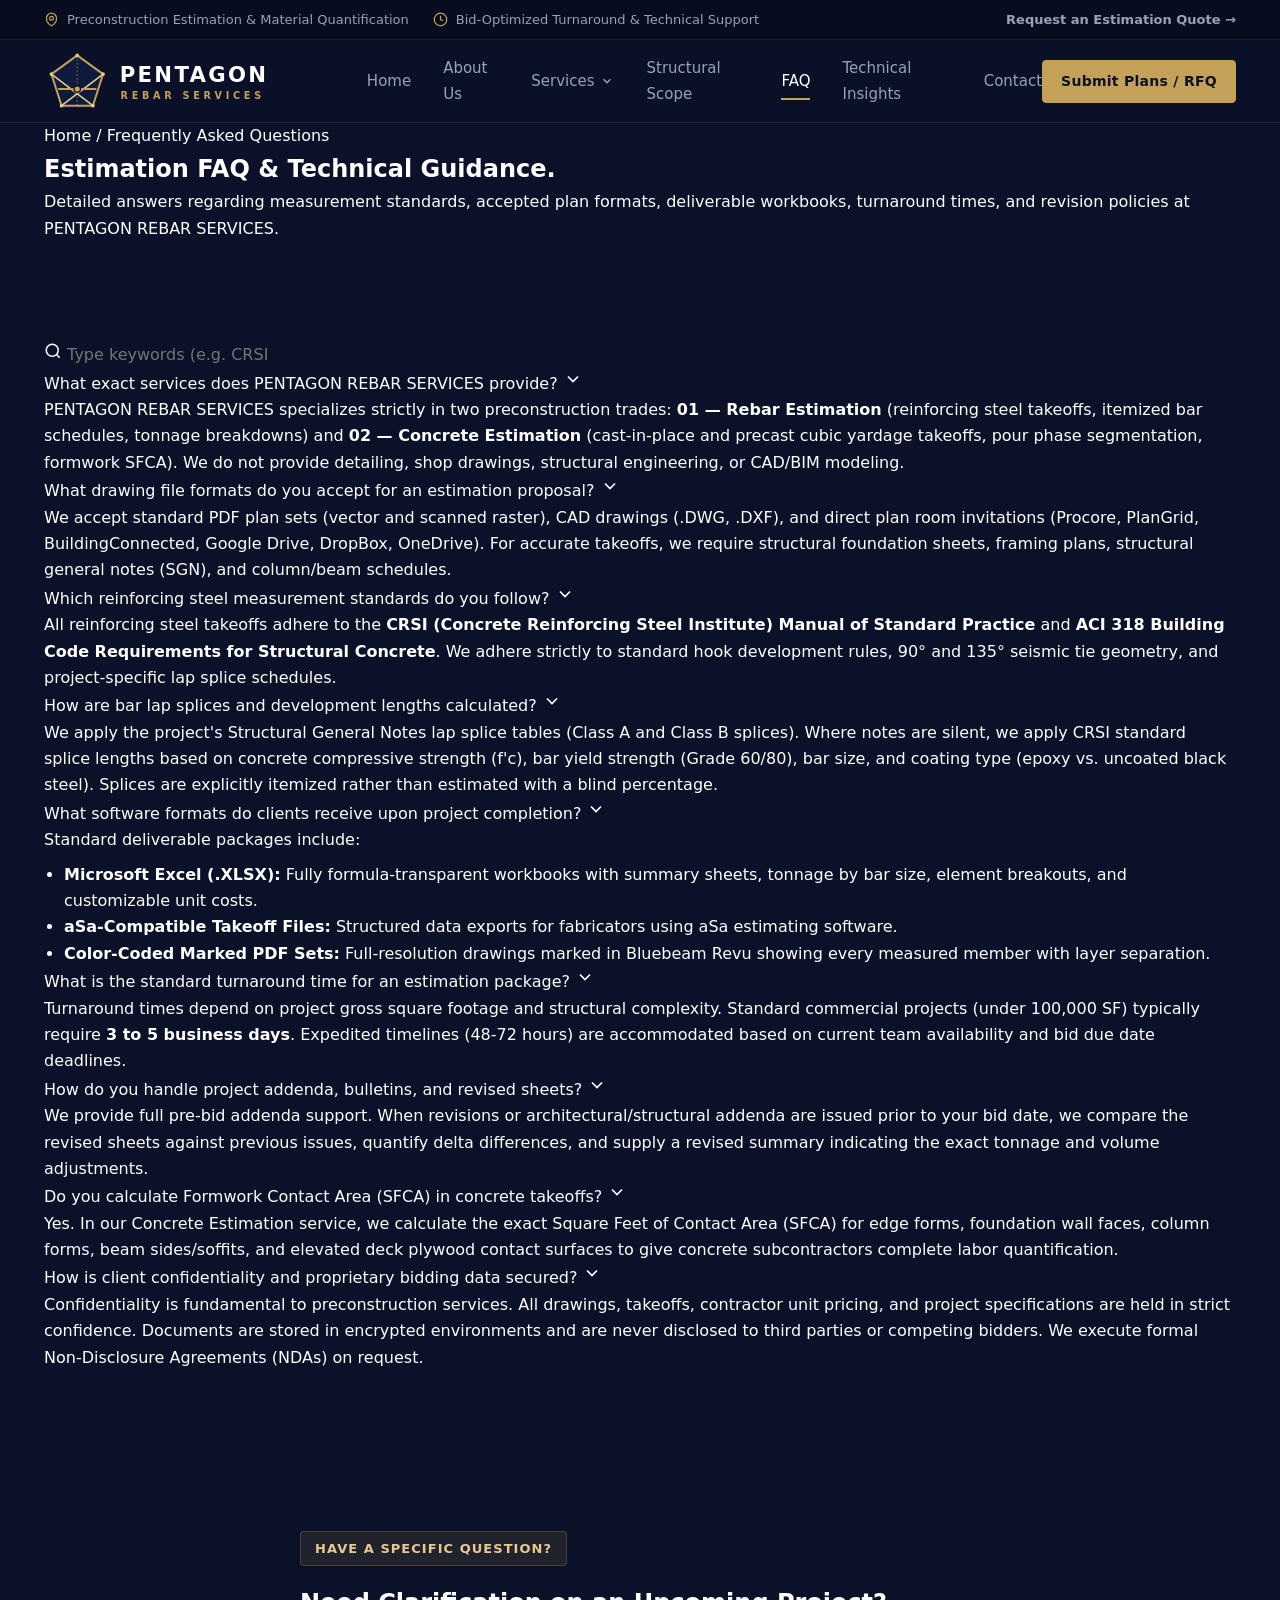
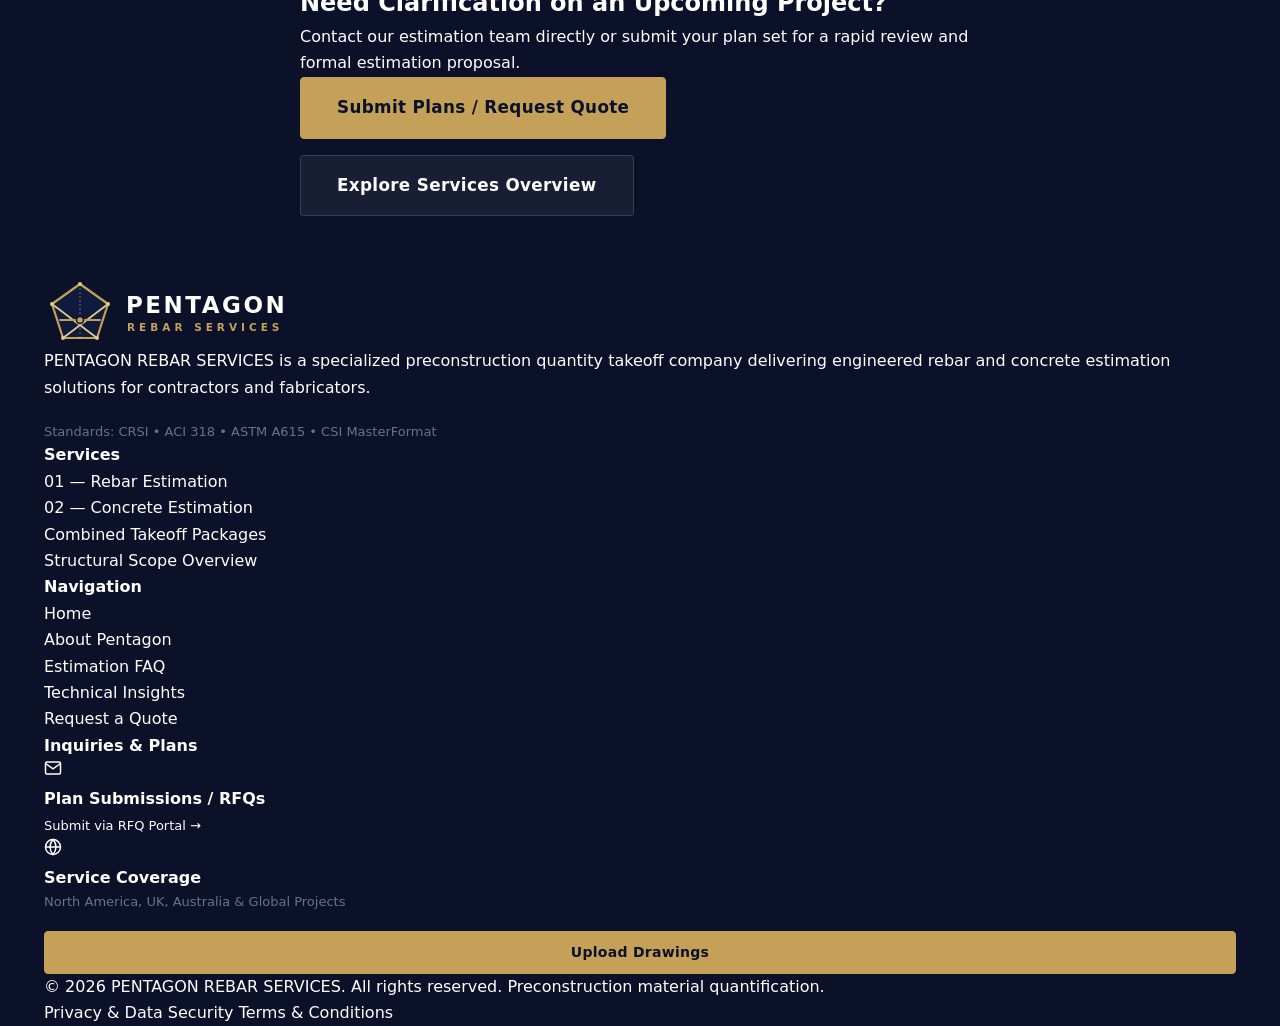
==== faq.html @ 57d5a28e "Initial Pentagon Rebar Services website" ====
<!DOCTYPE html>
<html lang="en">
<head>
  <meta charset="UTF-8">
  <meta http-equiv="X-UA-Compatible" content="IE=edge">
  <meta name="viewport" content="width=device-width, initial-scale=1.0">
  <title>Frequently Asked Questions | PENTAGON REBAR SERVICES</title>
  <meta name="description" content="Detailed answers on rebar and concrete quantity takeoffs, CRSI measurement standards, deliverables, turnaround windows, and RFQ procedures at PENTAGON REBAR SERVICES.">
  <meta name="robots" content="index, follow">

  <!-- Favicon -->
  <link rel="icon" href="assets/images/favicon.svg" type="image/svg+xml">
  <link rel="shortcut icon" href="assets/images/favicon.svg" type="image/svg+xml">

  <!-- Master Stylesheet -->
  <link rel="stylesheet" href="assets/css/main.css">
</head>
<body>

  <!-- Top Utility Information Strip -->
  <div class="top-bar">
    <div class="container">
      <div class="top-bar-content">
        <div class="top-bar-items">
          <div class="top-bar-item">
            <svg width="15" height="15" viewBox="0 0 24 24" fill="none" stroke="currentColor" stroke-width="2"><path d="M12 22s-8-4.5-8-11.8A8 8 0 0 1 12 2a8 8 0 0 1 8 8.2c0 7.3-8 11.8-8 11.8z"/><circle cx="12" cy="10" r="3"/></svg>
            <span>Preconstruction Estimation &amp; Material Quantification</span>
          </div>
          <div class="top-bar-item">
            <svg width="15" height="15" viewBox="0 0 24 24" fill="none" stroke="currentColor" stroke-width="2"><circle cx="12" cy="12" r="10"/><polyline points="12 6 12 12 16 14"/></svg>
            <span>Bid-Optimized Turnaround &amp; Technical Support</span>
          </div>
        </div>
        <div class="top-bar-items">
          <div class="top-bar-item">
            <a href="contact.html" style="color: var(--accent-cyan); font-weight: 600;">Request an Estimation Quote &rarr;</a>
          </div>
        </div>
      </div>
    </div>
  </div>

  <!-- Header & Navigation -->
  <header class="header-main">
    <div class="container">
      <nav class="navbar">
        <a href="index.html" class="brand-logo" aria-label="Pentagon Rebar Services Home">
          <img src="assets/images/pentagon-logo.svg" alt="PENTAGON REBAR SERVICES Logo" height="42">
        </a>

        <!-- Desktop Navigation -->
        <ul class="nav-menu">
          <li><a href="index.html" class="nav-link">Home</a></li>
          <li><a href="about.html" class="nav-link">About Us</a></li>
          <li class="nav-item-dropdown">
            <a href="services.html" class="nav-link dropdown-trigger">
              Services
              <svg width="14" height="14" viewBox="0 0 24 24" fill="none" stroke="currentColor" stroke-width="2.5"><polyline points="6 9 12 15 18 9"/></svg>
            </a>
            <div class="dropdown-menu">
              <a href="rebar-estimation.html" class="dropdown-item">
                <div class="dropdown-item-icon">
                  <svg width="18" height="18" viewBox="0 0 24 24" fill="none" stroke="currentColor" stroke-width="2"><path d="M4 22h16"/><path d="M12 2v20"/><path d="m8 6 8 8"/><path d="m8 12 8 8"/></svg>
                </div>
                <div>
                  <div class="dropdown-item-title">01 — Rebar Estimation</div>
                  <div class="dropdown-item-desc">Itemized tonnage, bar schedules &amp; element takeoffs</div>
                </div>
              </a>
              <a href="concrete-estimation.html" class="dropdown-item">
                <div class="dropdown-item-icon" style="background: rgba(245, 158, 11, 0.12); color: var(--accent-amber);">
                  <svg width="18" height="18" viewBox="0 0 24 24" fill="none" stroke="currentColor" stroke-width="2"><rect x="3" y="3" width="18" height="18" rx="2"/><path d="M3 9h18"/><path d="M9 21V9"/></svg>
                </div>
                <div>
                  <div class="dropdown-item-title">02 — Concrete Estimation</div>
                  <div class="dropdown-item-desc">Cubic yardage, pour segmentation &amp; formwork SFCA</div>
                </div>
              </a>
              <a href="services.html" class="dropdown-item" style="border-top: 1px solid var(--border-subtle); margin-top: 6px; padding-top: 10px;">
                <div class="dropdown-item-title" style="color: var(--accent-cyan); font-size: 0.8125rem;">View Full Services Overview &rarr;</div>
              </a>
            </div>
          </li>
          <li><a href="projects.html" class="nav-link">Structural Scope</a></li>
          <li><a href="faq.html" class="nav-link active">FAQ</a></li>
          <li><a href="insights.html" class="nav-link">Technical Insights</a></li>
          <li><a href="contact.html" class="nav-link">Contact</a></li>
        </ul>

        <!-- Action Button -->
        <div style="display: flex; align-items: center; gap: 16px;">
          <a href="contact.html" class="btn btn-primary btn-sm d-none d-md-inline-flex">Submit Plans / RFQ</a>
          <button class="mobile-toggle" aria-label="Toggle Mobile Menu">
            <svg width="24" height="24" viewBox="0 0 24 24" fill="none" stroke="currentColor" stroke-width="2"><line x1="3" y1="12" x2="21" y2="12"/><line x1="3" y1="6" x2="21" y2="6"/><line x1="3" y1="18" x2="21" y2="18"/></svg>
          </button>
        </div>
      </nav>
    </div>
  </header>

  <!-- Mobile Drawer -->
  <div class="mobile-drawer-overlay"></div>
  <aside class="mobile-drawer">
    <div class="mobile-drawer-header">
      <img src="assets/images/pentagon-logo.svg" alt="PENTAGON Logo" height="34">
      <button class="mobile-drawer-close" aria-label="Close Mobile Menu" style="color: #FFFFFF;">
        <svg width="24" height="24" viewBox="0 0 24 24" fill="none" stroke="currentColor" stroke-width="2"><line x1="18" y1="6" x2="6" y2="18"/><line x1="6" y1="6" x2="18" y2="18"/></svg>
      </button>
    </div>
    <div class="mobile-drawer-links">
      <a href="index.html" class="mobile-drawer-link">Home</a>
      <a href="about.html" class="mobile-drawer-link">About Us</a>
      <a href="services.html" class="mobile-drawer-link">Services Overview</a>
      <a href="rebar-estimation.html" class="mobile-drawer-link" style="padding-left: 16px; font-size: 0.95rem; color: var(--accent-cyan);">&bull; 01 Rebar Estimation</a>
      <a href="concrete-estimation.html" class="mobile-drawer-link" style="padding-left: 16px; font-size: 0.95rem; color: var(--accent-amber);">&bull; 02 Concrete Estimation</a>
      <a href="projects.html" class="mobile-drawer-link">Structural Scope</a>
      <a href="faq.html" class="mobile-drawer-link active">FAQ</a>
      <a href="insights.html" class="mobile-drawer-link">Technical Insights</a>
      <a href="contact.html" class="mobile-drawer-link">Contact &amp; RFQ</a>
      <div style="margin-top: 24px;">
        <a href="contact.html" class="btn btn-primary" style="width: 100%;">Submit Plans for Quote</a>
      </div>
    </div>
  </aside>

  <!-- Page Breadcrumbs & Hero -->
  <section class="page-hero">
    <div class="container">
      <nav class="breadcrumbs">
        <a href="index.html">Home</a>
        <span>/</span>
        <span style="color: #FFFFFF;">Frequently Asked Questions</span>
      </nav>
      <h1 class="page-hero-title">Estimation FAQ &amp; Technical Guidance.</h1>
      <p class="page-hero-lead">
        Detailed answers regarding measurement standards, accepted plan formats, deliverable workbooks, turnaround times, and revision policies at PENTAGON REBAR SERVICES.
      </p>
    </div>
  </section>

  <!-- FAQ Section with Live Search -->
  <section class="section">
    <div class="container">
      <div class="faq-search-box">
        <svg class="faq-search-icon" width="18" height="18" viewBox="0 0 24 24" fill="none" stroke="currentColor" stroke-width="2"><circle cx="11" cy="11" r="8"/><line x1="21" y1="21" x2="16.65" y2="16.65"/></svg>
        <input type="text" class="faq-search-input" placeholder="Type keywords (e.g. CRSI, turnaround, Excel, addenda, splices)...">
      </div>

      <div class="faq-list">
        <!-- Q1 -->
        <div class="faq-item open">
          <button class="faq-trigger">
            <span>What exact services does PENTAGON REBAR SERVICES provide?</span>
            <svg width="20" height="20" viewBox="0 0 24 24" fill="none" stroke="currentColor" stroke-width="2"><polyline points="6 9 12 15 18 9"/></svg>
          </button>
          <div class="faq-content">
            PENTAGON REBAR SERVICES specializes strictly in two preconstruction trades: <strong>01 &mdash; Rebar Estimation</strong> (reinforcing steel takeoffs, itemized bar schedules, tonnage breakdowns) and <strong>02 &mdash; Concrete Estimation</strong> (cast-in-place and precast cubic yardage takeoffs, pour phase segmentation, formwork SFCA). We do not provide detailing, shop drawings, structural engineering, or CAD/BIM modeling.
          </div>
        </div>

        <!-- Q2 -->
        <div class="faq-item">
          <button class="faq-trigger">
            <span>What drawing file formats do you accept for an estimation proposal?</span>
            <svg width="20" height="20" viewBox="0 0 24 24" fill="none" stroke="currentColor" stroke-width="2"><polyline points="6 9 12 15 18 9"/></svg>
          </button>
          <div class="faq-content">
            We accept standard PDF plan sets (vector and scanned raster), CAD drawings (.DWG, .DXF), and direct plan room invitations (Procore, PlanGrid, BuildingConnected, Google Drive, DropBox, OneDrive). For accurate takeoffs, we require structural foundation sheets, framing plans, structural general notes (SGN), and column/beam schedules.
          </div>
        </div>

        <!-- Q3 -->
        <div class="faq-item">
          <button class="faq-trigger">
            <span>Which reinforcing steel measurement standards do you follow?</span>
            <svg width="20" height="20" viewBox="0 0 24 24" fill="none" stroke="currentColor" stroke-width="2"><polyline points="6 9 12 15 18 9"/></svg>
          </button>
          <div class="faq-content">
            All reinforcing steel takeoffs adhere to the <strong>CRSI (Concrete Reinforcing Steel Institute) Manual of Standard Practice</strong> and <strong>ACI 318 Building Code Requirements for Structural Concrete</strong>. We adhere strictly to standard hook development rules, 90&deg; and 135&deg; seismic tie geometry, and project-specific lap splice schedules.
          </div>
        </div>

        <!-- Q4 -->
        <div class="faq-item">
          <button class="faq-trigger">
            <span>How are bar lap splices and development lengths calculated?</span>
            <svg width="20" height="20" viewBox="0 0 24 24" fill="none" stroke="currentColor" stroke-width="2"><polyline points="6 9 12 15 18 9"/></svg>
          </button>
          <div class="faq-content">
            We apply the project's Structural General Notes lap splice tables (Class A and Class B splices). Where notes are silent, we apply CRSI standard splice lengths based on concrete compressive strength (f'c), bar yield strength (Grade 60/80), bar size, and coating type (epoxy vs. uncoated black steel). Splices are explicitly itemized rather than estimated with a blind percentage.
          </div>
        </div>

        <!-- Q5 -->
        <div class="faq-item">
          <button class="faq-trigger">
            <span>What software formats do clients receive upon project completion?</span>
            <svg width="20" height="20" viewBox="0 0 24 24" fill="none" stroke="currentColor" stroke-width="2"><polyline points="6 9 12 15 18 9"/></svg>
          </button>
          <div class="faq-content">
            Standard deliverable packages include:
            <ul style="margin-top: 8px; margin-left: 20px; list-style-type: disc;">
              <li><strong>Microsoft Excel (.XLSX):</strong> Fully formula-transparent workbooks with summary sheets, tonnage by bar size, element breakouts, and customizable unit costs.</li>
              <li><strong>aSa-Compatible Takeoff Files:</strong> Structured data exports for fabricators using aSa estimating software.</li>
              <li><strong>Color-Coded Marked PDF Sets:</strong> Full-resolution drawings marked in Bluebeam Revu showing every measured member with layer separation.</li>
            </ul>
          </div>
        </div>

        <!-- Q6 -->
        <div class="faq-item">
          <button class="faq-trigger">
            <span>What is the standard turnaround time for an estimation package?</span>
            <svg width="20" height="20" viewBox="0 0 24 24" fill="none" stroke="currentColor" stroke-width="2"><polyline points="6 9 12 15 18 9"/></svg>
          </button>
          <div class="faq-content">
            Turnaround times depend on project gross square footage and structural complexity. Standard commercial projects (under 100,000 SF) typically require <strong>3 to 5 business days</strong>. Expedited timelines (48-72 hours) are accommodated based on current team availability and bid due date deadlines.
          </div>
        </div>

        <!-- Q7 -->
        <div class="faq-item">
          <button class="faq-trigger">
            <span>How do you handle project addenda, bulletins, and revised sheets?</span>
            <svg width="20" height="20" viewBox="0 0 24 24" fill="none" stroke="currentColor" stroke-width="2"><polyline points="6 9 12 15 18 9"/></svg>
          </button>
          <div class="faq-content">
            We provide full pre-bid addenda support. When revisions or architectural/structural addenda are issued prior to your bid date, we compare the revised sheets against previous issues, quantify delta differences, and supply a revised summary indicating the exact tonnage and volume adjustments.
          </div>
        </div>

        <!-- Q8 -->
        <div class="faq-item">
          <button class="faq-trigger">
            <span>Do you calculate Formwork Contact Area (SFCA) in concrete takeoffs?</span>
            <svg width="20" height="20" viewBox="0 0 24 24" fill="none" stroke="currentColor" stroke-width="2"><polyline points="6 9 12 15 18 9"/></svg>
          </button>
          <div class="faq-content">
            Yes. In our Concrete Estimation service, we calculate the exact Square Feet of Contact Area (SFCA) for edge forms, foundation wall faces, column forms, beam sides/soffits, and elevated deck plywood contact surfaces to give concrete subcontractors complete labor quantification.
          </div>
        </div>

        <!-- Q9 -->
        <div class="faq-item">
          <button class="faq-trigger">
            <span>How is client confidentiality and proprietary bidding data secured?</span>
            <svg width="20" height="20" viewBox="0 0 24 24" fill="none" stroke="currentColor" stroke-width="2"><polyline points="6 9 12 15 18 9"/></svg>
          </button>
          <div class="faq-content">
            Confidentiality is fundamental to preconstruction services. All drawings, takeoffs, contractor unit pricing, and project specifications are held in strict confidence. Documents are stored in encrypted environments and are never disclosed to third parties or competing bidders. We execute formal Non-Disclosure Agreements (NDAs) on request.
          </div>
        </div>
      </div>
    </div>
  </section>

  <!-- CTA Strip -->
  <section class="section-sm">
    <div class="container">
      <div class="cta-banner">
        <div class="cta-banner-content">
          <div class="badge badge-amber">Have a Specific Question?</div>
          <h2 class="cta-title">Need Clarification on an Upcoming Project?</h2>
          <p class="cta-desc">
            Contact our estimation team directly or submit your plan set for a rapid review and formal estimation proposal.
          </p>
          <div style="display: flex; gap: 16px; flex-wrap: wrap;">
            <a href="contact.html" class="btn btn-primary btn-lg">Submit Plans / Request Quote</a>
            <a href="services.html" class="btn btn-secondary btn-lg">Explore Services Overview</a>
          </div>
        </div>
      </div>
    </div>
  </section>

  <!-- Footer -->
  <footer class="footer-main">
    <div class="container">
      <div class="footer-grid">
        <div>
          <a href="index.html" class="brand-logo" aria-label="Pentagon Rebar Services Home">
            <img src="assets/images/pentagon-logo.svg" alt="PENTAGON REBAR SERVICES Logo" height="38">
          </a>
          <p class="footer-bio">
            PENTAGON REBAR SERVICES is a specialized preconstruction quantity takeoff company delivering engineered rebar and concrete estimation solutions for contractors and fabricators.
          </p>
          <div style="margin-top: 20px; font-size: 0.8125rem; color: var(--text-muted);">
            Standards: CRSI &bull; ACI 318 &bull; ASTM A615 &bull; CSI MasterFormat
          </div>
        </div>

        <div>
          <h4 class="footer-heading">Services</h4>
          <ul class="footer-links">
            <li><a href="rebar-estimation.html" class="footer-link">01 &mdash; Rebar Estimation</a></li>
            <li><a href="concrete-estimation.html" class="footer-link">02 &mdash; Concrete Estimation</a></li>
            <li><a href="services.html" class="footer-link">Combined Takeoff Packages</a></li>
            <li><a href="projects.html" class="footer-link">Structural Scope Overview</a></li>
          </ul>
        </div>

        <div>
          <h4 class="footer-heading">Navigation</h4>
          <ul class="footer-links">
            <li><a href="index.html" class="footer-link">Home</a></li>
            <li><a href="about.html" class="footer-link">About Pentagon</a></li>
            <li><a href="faq.html" class="footer-link">Estimation FAQ</a></li>
            <li><a href="insights.html" class="footer-link">Technical Insights</a></li>
            <li><a href="contact.html" class="footer-link">Request a Quote</a></li>
          </ul>
        </div>

        <div>
          <h4 class="footer-heading">Inquiries &amp; Plans</h4>
          <div class="footer-contact-item">
            <svg width="18" height="18" viewBox="0 0 24 24" fill="none" stroke="currentColor" stroke-width="2"><path d="M4 4h16c1.1 0 2 .9 2 2v12c0 1.1-.9 2-2 2H4c-1.1 0-2-.9-2-2V6c0-1.1.9-2 2-2z"/><polyline points="22,6 12,13 2,6"/></svg>
            <div>
              <div style="font-weight: 600; color: #FFFFFF;">Plan Submissions / RFQs</div>
              <a href="contact.html" style="color: var(--accent-cyan); font-size: 0.8125rem;">Submit via RFQ Portal &rarr;</a>
            </div>
          </div>
          <div class="footer-contact-item">
            <svg width="18" height="18" viewBox="0 0 24 24" fill="none" stroke="currentColor" stroke-width="2"><circle cx="12" cy="12" r="10"/><line x1="2" y1="12" x2="22" y2="12"/><path d="M12 2a15.3 15.3 0 0 1 4 10 15.3 15.3 0 0 1-4 10 15.3 15.3 0 0 1-4-10 15.3 15.3 0 0 1 4-10z"/></svg>
            <div>
              <div style="font-weight: 600; color: #FFFFFF;">Service Coverage</div>
              <div style="color: var(--text-muted); font-size: 0.8125rem;">North America, UK, Australia &amp; Global Projects</div>
            </div>
          </div>
          <div style="margin-top: 18px;">
            <a href="contact.html" class="btn btn-primary btn-sm" style="width: 100%;">Upload Drawings</a>
          </div>
        </div>
      </div>

      <div class="footer-bottom">
        <div>
          &copy; <span id="current-year"></span> PENTAGON REBAR SERVICES. All rights reserved. Preconstruction material quantification.
        </div>
        <div class="footer-legal-links">
          <a href="privacy-policy.html" class="footer-link">Privacy &amp; Data Security</a>
          <a href="terms-and-conditions.html" class="footer-link">Terms &amp; Conditions</a>
        </div>
      </div>
    </div>
  </footer>

  <!-- Back to Top Button -->
  <button class="back-to-top" aria-label="Back to Top">
    <svg width="20" height="20" viewBox="0 0 24 24" fill="none" stroke="currentColor" stroke-width="2.5"><polyline points="18 15 12 9 6 15"/></svg>
  </button>

  <script src="assets/js/main.js"></script>
  <script>
    document.getElementById('current-year').textContent = new Date().getFullYear();
  </script>
</body>
</html>
---- assets/css/main.css ----
/* ==========================================================================
   PENTAGON REBAR SERVICES — MASTER DESIGN SYSTEM
   Premium Architectural / Construction Engineering B2B Aesthetic
   Palette: Deep Navy, Charcoal, Warm White, Subtle Champagne / Gold
   ========================================================================== */

:root {
  /* Color Palette */
  --bg-dark: #0A1128;
  --bg-primary: #0A1128;
  --bg-secondary: #0F1A38;
  --bg-tertiary: #142247;
  --bg-card: rgba(16, 26, 56, 0.7);
  --bg-card-hover: rgba(22, 36, 74, 0.85);
  --bg-surface: #101935;
  --bg-light: #F8FAFC;
  --bg-glass: rgba(10, 17, 40, 0.92);

  --border-subtle: rgba(255, 255, 255, 0.08);
  --border-medium: rgba(255, 255, 255, 0.14);
  --border-strong: rgba(255, 255, 255, 0.22);
  --border-gold: rgba(197, 160, 89, 0.3);

  --text-primary: #FFFFFF;
  --text-secondary: #94A3B8;
  --text-muted: #64748B;
  --text-dark: #0A1128;
  --text-dark-secondary: #334155;

  /* Refined Champagne Gold Accent */
  --accent-gold: #C5A059;
  --accent-gold-hover: #D4AF37;
  --accent-gold-light: #E5C98E;
  --accent-gold-subtle: rgba(197, 160, 89, 0.12);
  --accent-gold-border: rgba(197, 160, 89, 0.25);

  /* Secondary Steel Accent */
  --accent-steel: #38BDF8;
  --accent-steel-subtle: rgba(56, 189, 248, 0.1);

  /* Typography */
  --font-sans: 'Inter', system-ui, -apple-system, BlinkMacSystemFont, 'Segoe UI', Roboto, Helvetica, Arial, sans-serif;
  --font-mono: 'JetBrains Mono', 'SFMono-Regular', Consolas, 'Liberation Mono', Menlo, monospace;

  /* Layout */
  --container-max: 1240px;
  --radius-sm: 4px;
  --radius-md: 8px;
  --radius-lg: 12px;
  --radius-xl: 16px;
  --radius-full: 9999px;

  /* Transitions */
  --transition-fast: 0.15s ease;
  --transition-normal: 0.25s ease;
  --transition-smooth: 0.4s cubic-bezier(0.16, 1, 0.3, 1);
}

/* Base Reset & Typography */
*, *::before, *::after {
  box-sizing: border-box;
  margin: 0;
  padding: 0;
}

html {
  font-size: 16px;
  scroll-behavior: smooth;
  -webkit-font-smoothing: antialiased;
  -moz-osx-font-smoothing: grayscale;
}

body {
  font-family: var(--font-sans);
  background-color: var(--bg-dark);
  color: var(--text-primary);
  line-height: 1.65;
  overflow-x: hidden;
  min-height: 100vh;
}

a {
  color: inherit;
  text-decoration: none;
  transition: color var(--transition-fast);
}

img {
  max-width: 100%;
  height: auto;
  display: block;
}

ul, ol {
  list-style: none;
}

button, input, textarea, select {
  font: inherit;
  color: inherit;
  background: transparent;
  border: none;
  outline: none;
}

button {
  cursor: pointer;
}

/* Layout Utilities */
.container {
  width: 100%;
  max-width: var(--container-max);
  margin-left: auto;
  margin-right: auto;
  padding-left: 24px;
  padding-right: 24px;
}

.section {
  padding-top: 100px;
  padding-bottom: 100px;
  position: relative;
}

.section-sm {
  padding-top: 60px;
  padding-bottom: 60px;
}

.section-header {
  text-align: center;
  max-width: 780px;
  margin: 0 auto 54px auto;
}

.section-header.text-start {
  text-align: left;
  margin-left: 0;
}

/* Restrained Gold Badges */
.badge {
  display: inline-flex;
  align-items: center;
  gap: 8px;
  padding: 6px 14px;
  border-radius: var(--radius-sm);
  font-size: 0.8125rem;
  font-weight: 600;
  letter-spacing: 0.08em;
  text-transform: uppercase;
  background: var(--accent-gold-subtle);
  color: var(--accent-gold-light);
  border: 1px solid var(--accent-gold-border);
  margin-bottom: 18px;
}

.section-title {
  font-size: clamp(2.1rem, 3.6vw, 2.85rem);
  font-weight: 800;
  letter-spacing: -0.025em;
  line-height: 1.2;
  color: #FFFFFF;
  margin-bottom: 18px;
}

.section-subtitle {
  font-size: 1.125rem;
  color: var(--text-secondary);
  line-height: 1.7;
}

.text-gold {
  color: var(--accent-gold);
}

/* Buttons */
.btn {
  display: inline-flex;
  align-items: center;
  justify-content: center;
  gap: 10px;
  padding: 14px 28px;
  border-radius: var(--radius-sm);
  font-size: 0.9375rem;
  font-weight: 600;
  letter-spacing: 0.02em;
  transition: all var(--transition-normal);
  white-space: nowrap;
}

.btn-primary {
  background: var(--accent-gold);
  color: #0A1128;
  font-weight: 700;
  border: 1px solid var(--accent-gold);
}

.btn-primary:hover {
  background: var(--accent-gold-hover);
  border-color: var(--accent-gold-hover);
  transform: translateY(-2px);
  box-shadow: 0 8px 24px rgba(197, 160, 89, 0.25);
}

.btn-secondary {
  background: rgba(255, 255, 255, 0.06);
  color: #FFFFFF;
  border: 1px solid var(--border-medium);
}

.btn-secondary:hover {
  background: rgba(255, 255, 255, 0.12);
  border-color: rgba(255, 255, 255, 0.3);
  transform: translateY(-2px);
}

.btn-sm {
  padding: 9px 18px;
  font-size: 0.875rem;
}

.btn-lg {
  padding: 16px 36px;
  font-size: 1.05rem;
}

/* Top Utility Bar */
.top-bar {
  background: #070C1E;
  border-bottom: 1px solid var(--border-subtle);
  font-size: 0.8125rem;
  color: var(--text-secondary);
  padding: 9px 0;
  position: relative;
  z-index: 50;
}

.top-bar-content {
  display: flex;
  align-items: center;
  justify-content: space-between;
}

.top-bar-items {
  display: flex;
  align-items: center;
  gap: 24px;
}

.top-bar-item {
  display: flex;
  align-items: center;
  gap: 8px;
}

.top-bar-item svg {
  color: var(--accent-gold);
}

/* Header & Main Navigation */
.header-main {
  position: sticky;
  top: 0;
  z-index: 100;
  background: var(--bg-glass);
  backdrop-filter: blur(14px);
  border-bottom: 1px solid var(--border-subtle);
  transition: all var(--transition-normal);
}

.header-main.scrolled {
  background: rgba(10, 17, 40, 0.98);
  box-shadow: 0 10px 30px rgba(0, 0, 0, 0.4);
}

.navbar {
  display: flex;
  align-items: center;
  justify-content: space-between;
  height: 82px;
}

.brand-logo {
  display: flex;
  align-items: center;
  gap: 12px;
}

/* Desktop Navigation Menu */
.nav-menu {
  display: flex;
  align-items: center;
  gap: 32px;
}

.nav-link {
  font-size: 0.9375rem;
  font-weight: 500;
  color: var(--text-secondary);
  padding: 8px 0;
  position: relative;
  transition: color var(--transition-fast);
}

.nav-link:hover,
.nav-link.active {
  color: #FFFFFF;
}

.nav-link.active::after {
  content: '';
  position: absolute;
  bottom: -2px;
  left: 0;
  width: 100%;
  height: 2px;
  background: var(--accent-gold);
}

/* Dropdown Menu for Services */
.nav-item-dropdown {
  position: relative;
}

.dropdown-trigger {
  display: flex;
  align-items: center;
  gap: 6px;
}

.dropdown-menu {
  position: absolute;
  top: 100%;
  left: 0;
  min-width: 290px;
  background: #0E1838;
  border: 1px solid var(--border-medium);
  border-radius: var(--radius-md);
  padding: 12px;
  box-shadow: 0 16px 40px rgba(0, 0, 0, 0.5);
  opacity: 0;
  visibility: hidden;
  transform: translateY(10px);
  transition: all var(--transition-fast);
  z-index: 100;
}

.nav-item-dropdown:hover .dropdown-menu {
  opacity: 1;
  visibility: visible;
  transform: translateY(0);
}

.dropdown-item {
  display: flex;
  align-items: flex-start;
  gap: 12px;
  padding: 12px;
  border-radius: var(--radius-sm);
  transition: background var(--transition-fast);
}

.dropdown-item:hover {
  background: rgba(255, 255, 255, 0.05);
}

.dropdown-item-num {
  font-family: var(--font-mono);
  font-size: 0.75rem;
  font-weight: 700;
  color: var(--accent-gold);
  background: var(--accent-gold-subtle);
  padding: 3px 6px;
  border-radius: var(--radius-sm);
  margin-top: 2px;
}

.dropdown-item-title {
  font-size: 0.9375rem;
  font-weight: 600;
  color: #FFFFFF;
  margin-bottom: 2px;
}

.dropdown-item-desc {
  font-size: 0.8125rem;
  color: var(--text-muted);
  line-height: 1.35;
}

/* Mobile Toggle */
.mobile-toggle {
  display: none;
  width: 44px;
  height: 44px;
  border-radius: var(--radius-sm);
  background: rgba(255, 255, 255, 0.05);
  border: 1px solid var(--border-subtle);
  color: #FFFFFF;
  align-items: center;
  justify-content: center;
}

/* Mobile Drawer */
.mobile-drawer-overlay {
  position: fixed;
  inset: 0;
  background: rgba(0, 0, 0, 0.75);
  backdrop-filter: blur(4px);
  z-index: 190;
  opacity: 0;
  visibility: hidden;
  transition: all var(--transition-normal);
}

.mobile-drawer-overlay.active {
  opacity: 1;
  visibility: visible;
}

.mobile-drawer {
  position: fixed;
  top: 0;
  right: 0;
  bottom: 0;
  width: 330px;
  max-width: 85vw;
  background: #0B132B;
  border-left: 1px solid var(--border-medium);
  padding: 24px;
  z-index: 200;
  transform: translateX(100%);
  transition: transform var(--transition-normal);
  display: flex;
  flex-direction: column;
  overflow-y: auto;
}

.mobile-drawer.active {
  transform: translateX(0);
}

.mobile-drawer-header {
  display: flex;
  align-items: center;
  justify-content: space-between;
  padding-bottom: 20px;
  border-bottom: 1px solid var(--border-subtle);
  margin-bottom: 24px;
}

.mobile-drawer-links {
  display: flex;
  flex-direction: column;
  gap: 16px;
  flex-grow: 1;
}

.mobile-drawer-link {
  font-size: 1.05rem;
  font-weight: 600;
  color: var(--text-secondary);
  padding: 6px 0;
}

.mobile-drawer-link.active,
.mobile-drawer-link:hover {
  color: var(--accent-gold);
}

/* Hero Section — Strong Visual Background */
.hero-visual-section {
  position: relative;
  padding: 120px 0 130px 0;
  overflow: hidden;
  background: #080E24;
}

.hero-bg-image {
  position: absolute;
  inset: 0;
  width: 100%;
  height: 100%;
  object-fit: cover;
  opacity: 0.32;
  filter: contrast(1.1) brightness(0.85);
}

.hero-overlay {
  position: absolute;
  inset: 0;
  background: linear-gradient(to right, rgba(10, 17, 40, 0.95) 30%, rgba(10, 17, 40, 0.7) 100%);
}

.hero-content-wrap {
  position: relative;
  z-index: 2;
  max-width: 780px;
}

.hero-brand-kicker {
  font-size: 0.875rem;
  font-weight: 700;
  letter-spacing: 0.16em;
  text-transform: uppercase;
  color: var(--accent-gold);
  margin-bottom: 16px;
  display: flex;
  align-items: center;
  gap: 10px;
}

.hero-brand-kicker::before {
  content: '';
  width: 32px;
  height: 2px;
  background: var(--accent-gold);
}

.hero-headline {
  font-size: clamp(2.6rem, 4.8vw, 4rem);
  font-weight: 800;
  line-height: 1.1;
  letter-spacing: -0.03em;
  color: #FFFFFF;
  margin-bottom: 22px;
}

.hero-headline span {
  color: var(--accent-gold);
}

.hero-supporting {
  font-size: 1.25rem;
  color: var(--text-secondary);
  line-height: 1.65;
  margin-bottom: 40px;
  max-width: 660px;
}

.hero-ctas {
  display: flex;
  align-items: center;
  gap: 18px;
  flex-wrap: wrap;
}

/* Feature Pillars Grid (Why Pentagon / Core Positioning) */
.pillars-grid {
  display: grid;
  grid-template-columns: repeat(4, 1fr);
  gap: 24px;
}

.pillar-card {
  background: var(--bg-card);
  border: 1px solid var(--border-subtle);
  border-radius: var(--radius-md);
  padding: 32px 24px;
  transition: all var(--transition-normal);
  display: flex;
  flex-direction: column;
}

.pillar-card:hover {
  border-color: var(--border-gold);
  background: var(--bg-card-hover);
  transform: translateY(-4px);
}

.pillar-icon {
  width: 48px;
  height: 48px;
  border-radius: var(--radius-sm);
  background: var(--accent-gold-subtle);
  color: var(--accent-gold);
  border: 1px solid var(--accent-gold-border);
  display: flex;
  align-items: center;
  justify-content: center;
  margin-bottom: 20px;
}

.pillar-title {
  font-size: 1.15rem;
  font-weight: 700;
  color: #FFFFFF;
  margin-bottom: 10px;
}

.pillar-desc {
  font-size: 0.9rem;
  color: var(--text-secondary);
  line-height: 1.6;
}

/* Core Two Services Showcase */
.services-editorial-grid {
  display: grid;
  grid-template-columns: 1fr 1fr;
  gap: 40px;
}

.service-feature-card {
  background: var(--bg-card);
  border: 1px solid var(--border-medium);
  border-radius: var(--radius-lg);
  overflow: hidden;
  display: flex;
  flex-direction: column;
  transition: all var(--transition-smooth);
}

.service-feature-card:hover {
  border-color: var(--border-gold);
  transform: translateY(-5px);
  box-shadow: 0 20px 45px rgba(0, 0, 0, 0.45);
}

.service-feature-img-wrap {
  height: 280px;
  position: relative;
  overflow: hidden;
}

.service-feature-img-wrap img {
  width: 100%;
  height: 100%;
  object-fit: cover;
  transition: transform var(--transition-smooth);
}

.service-feature-card:hover .service-feature-img-wrap img {
  transform: scale(1.04);
}

.service-tag {
  position: absolute;
  top: 18px;
  left: 18px;
  background: rgba(10, 17, 40, 0.9);
  color: var(--accent-gold);
  border: 1px solid var(--accent-gold-border);
  padding: 5px 12px;
  border-radius: var(--radius-sm);
  font-size: 0.8125rem;
  font-weight: 700;
  letter-spacing: 0.06em;
  text-transform: uppercase;
}

.service-feature-body {
  padding: 36px 32px;
  display: flex;
  flex-direction: column;
  flex-grow: 1;
}

.service-feature-title {
  font-size: 1.75rem;
  font-weight: 700;
  color: #FFFFFF;
  margin-bottom: 14px;
}

.service-feature-desc {
  font-size: 1rem;
  color: var(--text-secondary);
  line-height: 1.7;
  margin-bottom: 24px;
}

.service-feature-list {
  display: flex;
  flex-direction: column;
  gap: 12px;
  margin-bottom: 32px;
  flex-grow: 1;
}

.service-feature-item {
  display: flex;
  align-items: flex-start;
  gap: 12px;
  font-size: 0.9375rem;
  color: var(--text-secondary);
}

.service-feature-item svg {
  color: var(--accent-gold);
  flex-shrink: 0;
  margin-top: 3px;
}

/* 4-Stage Process Flow */
.process-steps-grid {
  display: grid;
  grid-template-columns: repeat(4, 1fr);
  gap: 24px;
  position: relative;
}

.process-step-card {
  background: var(--bg-card);
  border: 1px solid var(--border-subtle);
  border-radius: var(--radius-md);
  padding: 32px 24px;
  position: relative;
  transition: all var(--transition-normal);
}

.process-step-card:hover {
  border-color: var(--border-gold);
  background: var(--bg-card-hover);
}

.process-step-num {
  font-family: var(--font-mono);
  font-size: 1.75rem;
  font-weight: 800;
  color: var(--accent-gold);
  margin-bottom: 14px;
}

.process-step-title {
  font-size: 1.15rem;
  font-weight: 700;
  color: #FFFFFF;
  margin-bottom: 10px;
}

.process-step-desc {
  font-size: 0.875rem;
  color: var(--text-secondary);
  line-height: 1.6;
}

/* Deliverable Structure Showcase (Visual & Conceptual, NO fake numbers!) */
.deliverable-showcase-wrap {
  background: #0E1838;
  border: 1px solid var(--border-medium);
  border-radius: var(--radius-lg);
  padding: 44px 40px;
}

.deliverable-categories-grid {
  display: grid;
  grid-template-columns: repeat(3, 1fr);
  gap: 20px;
  margin-top: 32px;
}

.deliverable-category-box {
  background: rgba(10, 17, 40, 0.7);
  border: 1px solid var(--border-subtle);
  border-radius: var(--radius-sm);
  padding: 24px 20px;
}

.deliverable-cat-num {
  font-family: var(--font-mono);
  font-size: 0.8125rem;
  color: var(--accent-gold);
  font-weight: 700;
  margin-bottom: 8px;
}

.deliverable-cat-title {
  font-size: 1.05rem;
  font-weight: 700;
  color: #FFFFFF;
  margin-bottom: 8px;
}

.deliverable-cat-desc {
  font-size: 0.84rem;
  color: var(--text-secondary);
  line-height: 1.55;
}

/* Construction Applications / Project Types Grid */
.applications-grid {
  display: grid;
  grid-template-columns: repeat(3, 1fr);
  gap: 28px;
}

.application-card {
  background: var(--bg-card);
  border: 1px solid var(--border-subtle);
  border-radius: var(--radius-md);
  overflow: hidden;
  transition: all var(--transition-normal);
  display: flex;
  flex-direction: column;
}

.application-card:hover {
  border-color: var(--border-gold);
  transform: translateY(-4px);
}

.application-img-wrap {
  height: 200px;
  position: relative;
  overflow: hidden;
}

.application-img-wrap img {
  width: 100%;
  height: 100%;
  object-fit: cover;
  transition: transform var(--transition-smooth);
}

.application-card:hover .application-img-wrap img {
  transform: scale(1.05);
}

.application-body {
  padding: 24px;
  display: flex;
  flex-direction: column;
  flex-grow: 1;
}

.application-title {
  font-size: 1.2rem;
  font-weight: 700;
  color: #FFFFFF;
  margin-bottom: 10px;
}

.application-desc {
  font-size: 0.875rem;
  color: var(--text-secondary);
  line-height: 1.6;
  margin-bottom: 16px;
  flex-grow: 1;
}

.application-elements {
  font-size: 0.8125rem;
  color: var(--accent-gold-light);
  border-top: 1px solid var(--border-subtle);
  padding-top: 12px;
}

/* FAQ Accordion Component */
.faq-wrap {
  max-width: 860px;
  margin: 0 auto;
  display: flex;
  flex-direction: column;
  gap: 16px;
}

.faq-card {
  background: var(--bg-card);
  border: 1px solid var(--border-subtle);
  border-radius: var(--radius-md);
  overflow: hidden;
  transition: border-color var(--transition-fast);
}

.faq-card.open {
  border-color: var(--border-gold);
}

.faq-header-btn {
  width: 100%;
  padding: 22px 26px;
  text-align: left;
  display: flex;
  align-items: center;
  justify-content: space-between;
  font-size: 1.05rem;
  font-weight: 600;
  color: #FFFFFF;
}

.faq-header-btn svg {
  color: var(--accent-gold);
  transition: transform var(--transition-normal);
  flex-shrink: 0;
}

.faq-card.open .faq-header-btn svg {
  transform: rotate(180deg);
}

.faq-body-text {
  display: none;
  padding: 0 26px 24px 26px;
  color: var(--text-secondary);
  font-size: 0.9375rem;
  line-height: 1.7;
}

.faq-card.open .faq-body-text {
  display: block;
}

/* Call to Action Banner */
.cta-banner-box {
  position: relative;
  background: #0E1838;
  border: 1px solid var(--border-gold);
  border-radius: var(--radius-lg);
  padding: 70px 48px;
  overflow: hidden;
  text-align: center;
}

.cta-banner-bg {
  position: absolute;
  inset: 0;
  width: 100%;
  height: 100%;
  object-fit: cover;
  opacity: 0.18;
}

.cta-banner-content {
  position: relative;
  z-index: 2;
  max-width: 680px;
  margin: 0 auto;
}

.cta-banner-title {
  font-size: clamp(2rem, 3.6vw, 2.75rem);
  font-weight: 800;
  color: #FFFFFF;
  margin-bottom: 16px;
  line-height: 1.2;
}

.cta-banner-text {
  font-size: 1.125rem;
  color: var(--text-secondary);
  line-height: 1.65;
  margin-bottom: 34px;
}

/* Forms (Contact & RFQ) */
.contact-form-card {
  background: #0E1838;
  border: 1px solid var(--border-medium);
  border-radius: var(--radius-lg);
  padding: 40px;
}

.form-row-2 {
  display: grid;
  grid-template-columns: 1fr 1fr;
  gap: 20px;
}

.form-field-group {
  margin-bottom: 22px;
}

.form-label {
  display: block;
  font-size: 0.875rem;
  font-weight: 600;
  color: #FFFFFF;
  margin-bottom: 8px;
}

.form-input-text,
.form-select,
.form-textarea {
  width: 100%;
  padding: 13px 16px;
  border-radius: var(--radius-sm);
  border: 1px solid var(--border-medium);
  background: #080E24;
  color: #FFFFFF;
  font-size: 0.9375rem;
  transition: border var(--transition-fast);
}

.form-input-text:focus,
.form-select:focus,
.form-textarea:focus {
  border-color: var(--accent-gold);
  box-shadow: 0 0 0 3px rgba(197, 160, 89, 0.15);
}

.form-textarea {
  resize: vertical;
  min-height: 120px;
}

/* Footer */
.footer-area {
  background: #060A1A;
  border-top: 1px solid var(--border-subtle);
  padding-top: 80px;
  padding-bottom: 40px;
}

.footer-columns-grid {
  display: grid;
  grid-template-columns: 1.6fr 1fr 1fr 1.2fr;
  gap: 48px;
  margin-bottom: 60px;
}

.footer-bio-text {
  font-size: 0.9rem;
  color: var(--text-secondary);
  line-height: 1.65;
  margin-top: 18px;
  max-width: 320px;
}

.footer-col-heading {
  font-size: 0.875rem;
  font-weight: 700;
  letter-spacing: 0.1em;
  text-transform: uppercase;
  color: #FFFFFF;
  margin-bottom: 22px;
}

.footer-nav-list {
  display: flex;
  flex-direction: column;
  gap: 12px;
}

.footer-nav-link {
  font-size: 0.875rem;
  color: var(--text-secondary);
  transition: color var(--transition-fast);
}

.footer-nav-link:hover {
  color: var(--accent-gold);
}

.footer-contact-row {
  display: flex;
  align-items: flex-start;
  gap: 12px;
  font-size: 0.875rem;
  color: var(--text-secondary);
  margin-bottom: 14px;
}

.footer-contact-row svg {
  color: var(--accent-gold);
  flex-shrink: 0;
  margin-top: 3px;
}

.footer-bottom-bar {
  padding-top: 32px;
  border-top: 1px solid var(--border-subtle);
  display: flex;
  align-items: center;
  justify-content: space-between;
  font-size: 0.8125rem;
  color: var(--text-muted);
  flex-wrap: wrap;
  gap: 16px;
}

.footer-bottom-legal {
  display: flex;
  align-items: center;
  gap: 24px;
}

/* Page Headers (Inner Pages) */
.inner-page-header {
  padding: 80px 0 60px 0;
  background: linear-gradient(to bottom, #0D1635 0%, var(--bg-dark) 100%);
  border-bottom: 1px solid var(--border-subtle);
}

.breadcrumbs-nav {
  display: flex;
  align-items: center;
  gap: 8px;
  font-size: 0.8125rem;
  color: var(--text-muted);
  margin-bottom: 16px;
}

.breadcrumbs-nav a {
  color: var(--text-secondary);
}

.breadcrumbs-nav a:hover {
  color: var(--accent-gold);
}

.inner-page-title {
  font-size: clamp(2.3rem, 4vw, 3.2rem);
  font-weight: 800;
  letter-spacing: -0.025em;
  color: #FFFFFF;
  margin-bottom: 14px;
}

.inner-page-lead {
  font-size: 1.15rem;
  color: var(--text-secondary);
  max-width: 680px;
  line-height: 1.65;
}

/* Back to Top */
.back-to-top {
  position: fixed;
  bottom: 28px;
  right: 28px;
  width: 44px;
  height: 44px;
  border-radius: var(--radius-sm);
  background: #0E1838;
  border: 1px solid var(--border-medium);
  color: #FFFFFF;
  display: flex;
  align-items: center;
  justify-content: center;
  opacity: 0;
  visibility: hidden;
  transition: all var(--transition-normal);
  z-index: 90;
}

.back-to-top.show {
  opacity: 1;
  visibility: visible;
}

.back-to-top:hover {
  background: var(--accent-gold);
  color: #0A1128;
  border-color: var(--accent-gold);
  transform: translateY(-3px);
}

/* Responsive Breakpoints */
@media (max-width: 1024px) {
  .pillars-grid {
    grid-template-columns: repeat(2, 1fr);
  }
  .services-editorial-grid {
    grid-template-columns: 1fr;
  }
  .process-steps-grid {
    grid-template-columns: repeat(2, 1fr);
  }
  .applications-grid {
    grid-template-columns: repeat(2, 1fr);
  }
  .deliverable-categories-grid {
    grid-template-columns: 1fr;
  }
  .footer-columns-grid {
    grid-template-columns: repeat(2, 1fr);
    gap: 36px;
  }
}

@media (max-width: 768px) {
  .top-bar {
    display: none;
  }
  .nav-menu {
    display: none;
  }
  .mobile-toggle {
    display: flex;
  }
  .section {
    padding-top: 64px;
    padding-bottom: 64px;
  }
  .pillars-grid,
  .process-steps-grid,
  .applications-grid,
  .footer-columns-grid {
    grid-template-columns: 1fr;
  }
  .form-row-2 {
    grid-template-columns: 1fr;
  }
  .hero-ctas {
    flex-direction: column;
    align-items: stretch;
  }
  .hero-ctas .btn {
    width: 100%;
  }
}

/* Utilities */
.d-none { display: none !important; }
.d-block { display: block !important; }
.d-flex { display: flex !important; }
@media (min-width: 769px) {
  .d-md-none { display: none !important; }
  .d-md-block { display: block !important; }
  .d-md-inline-flex { display: inline-flex !important; }
}
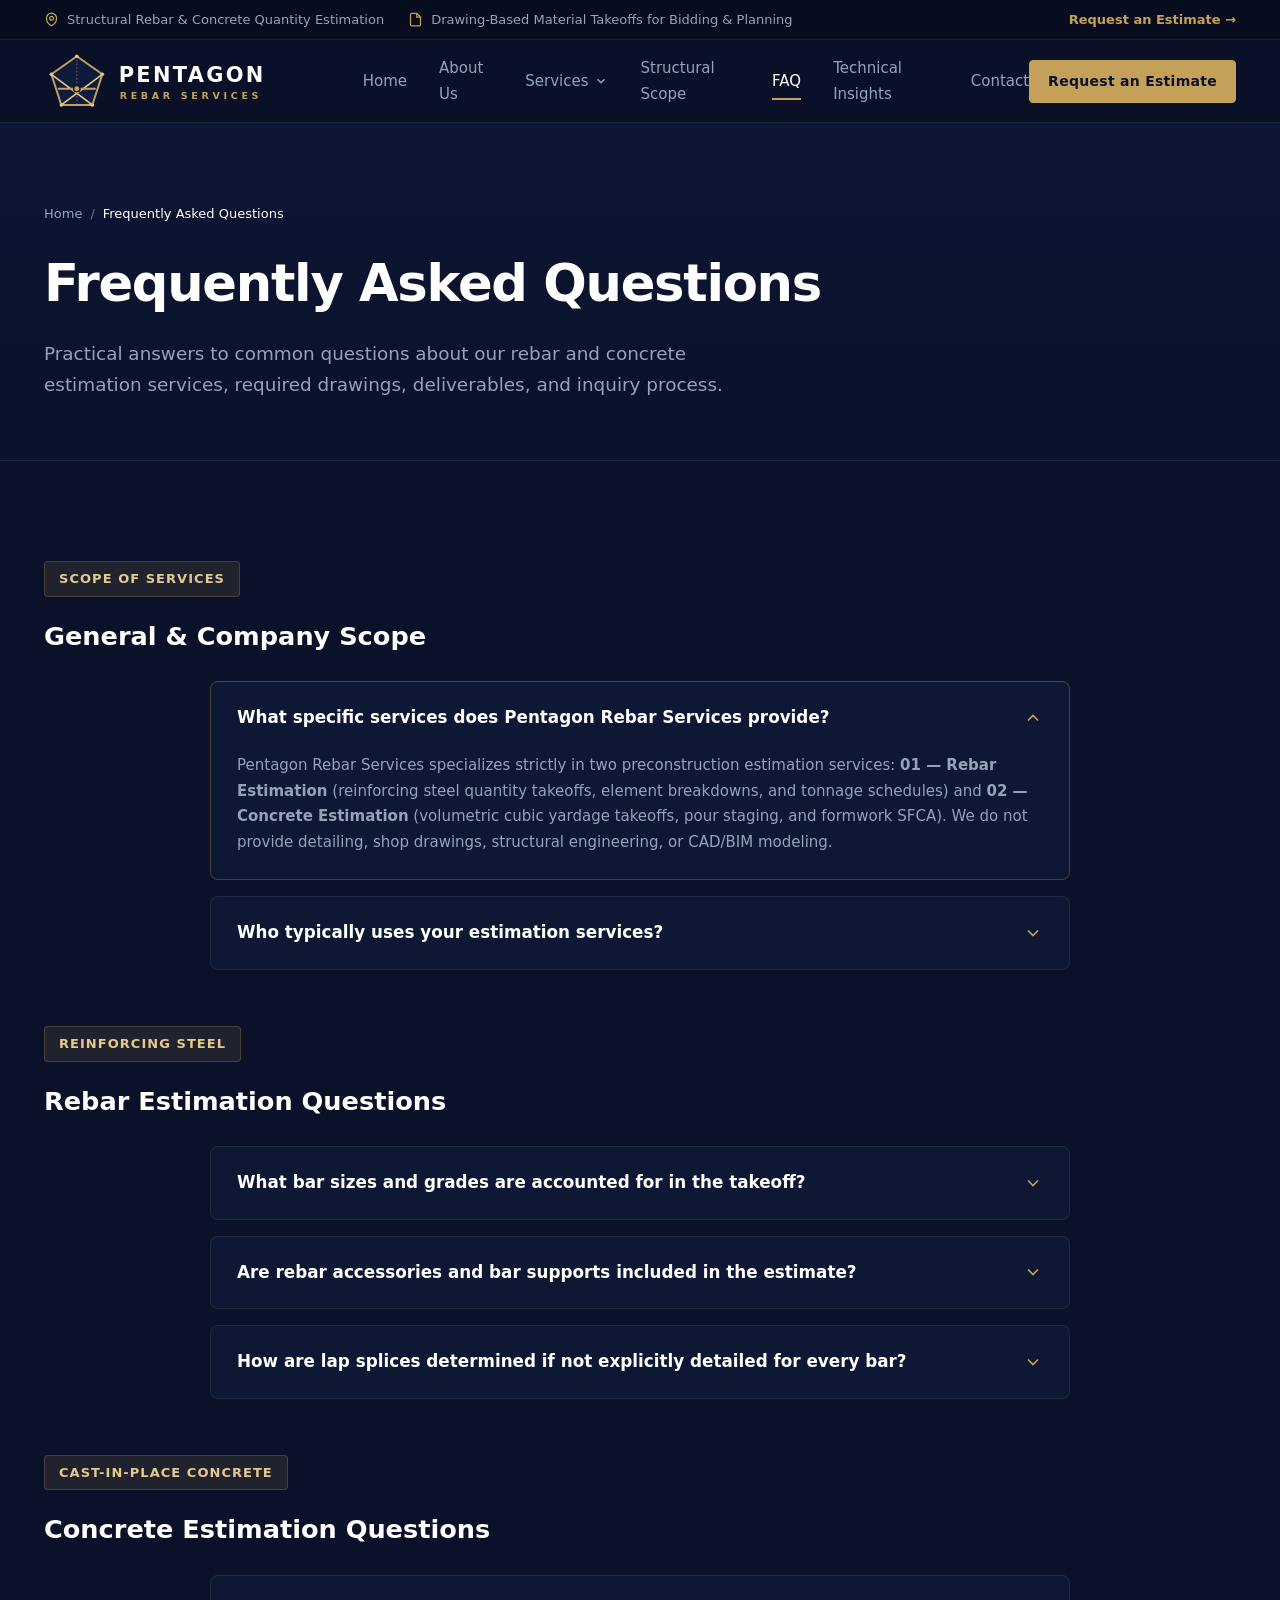
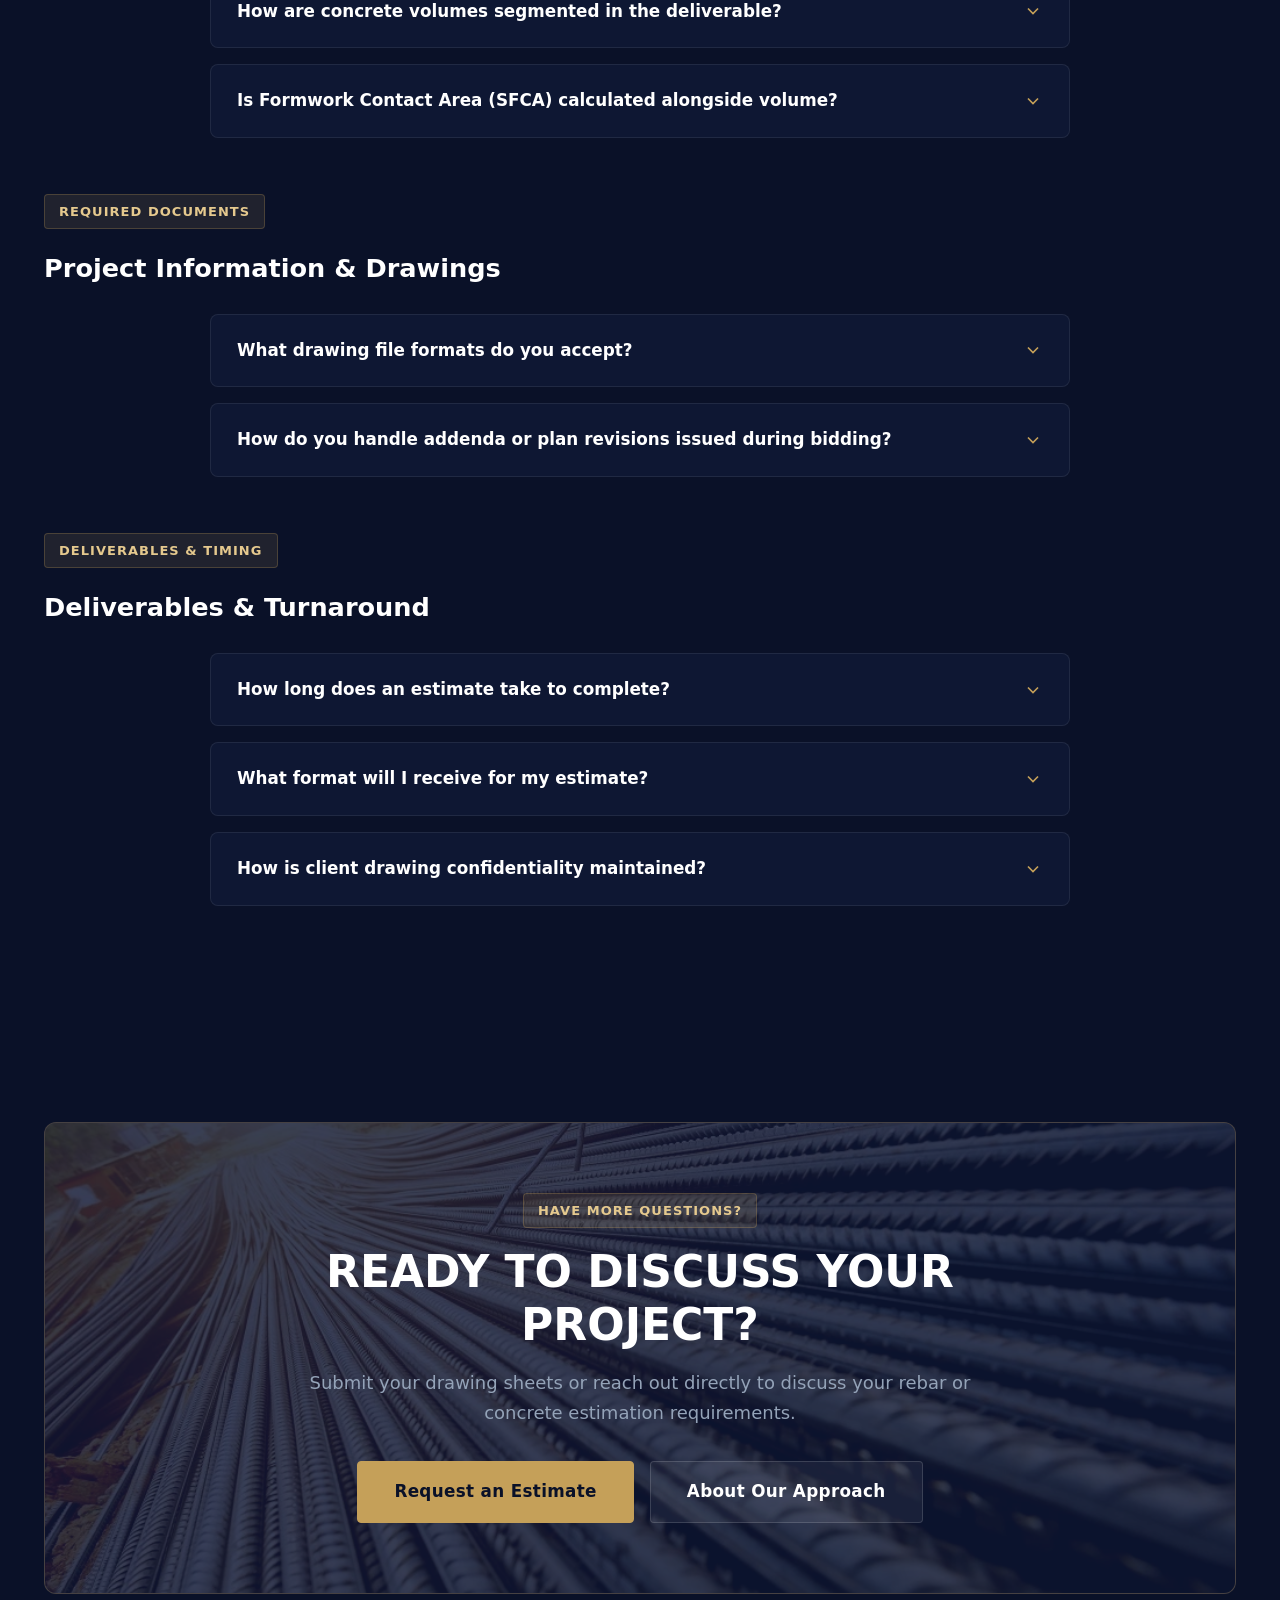
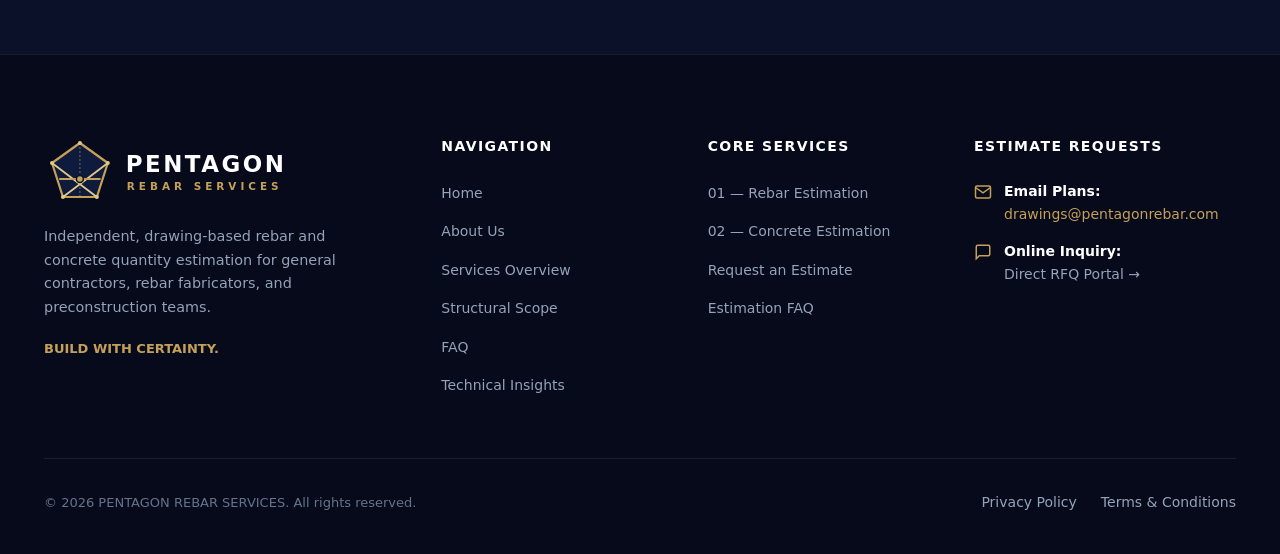
==== commit 18eccdd4: "Update website pages" ====
--- a/faq.html
+++ b/faq.html
@@ -5,8 +5,15 @@
   <meta http-equiv="X-UA-Compatible" content="IE=edge">
   <meta name="viewport" content="width=device-width, initial-scale=1.0">
   <title>Frequently Asked Questions | PENTAGON REBAR SERVICES</title>
-  <meta name="description" content="Detailed answers on rebar and concrete quantity takeoffs, CRSI measurement standards, deliverables, turnaround windows, and RFQ procedures at PENTAGON REBAR SERVICES.">
+  <meta name="description" content="Frequently asked questions about Pentagon Rebar Services' drawing-based rebar and concrete quantity takeoffs, required plan documents, deliverables, and inquiries.">
+  <meta name="keywords" content="Rebar Estimation FAQ, Concrete Estimation FAQ, Preconstruction Questions, Quantity Takeoff Deliverables, Structural Takeoff Questions">
+  <meta name="author" content="PENTAGON REBAR SERVICES">
   <meta name="robots" content="index, follow">
+
+  <!-- Open Graph -->
+  <meta property="og:title" content="Frequently Asked Questions | PENTAGON REBAR SERVICES">
+  <meta property="og:description" content="Answers to common questions about rebar and concrete quantity takeoffs. Build with Certainty.">
+  <meta property="og:type" content="website">
 
   <!-- Favicon -->
   <link rel="icon" href="assets/images/favicon.svg" type="image/svg+xml">
@@ -24,16 +31,16 @@
         <div class="top-bar-items">
           <div class="top-bar-item">
             <svg width="15" height="15" viewBox="0 0 24 24" fill="none" stroke="currentColor" stroke-width="2"><path d="M12 22s-8-4.5-8-11.8A8 8 0 0 1 12 2a8 8 0 0 1 8 8.2c0 7.3-8 11.8-8 11.8z"/><circle cx="12" cy="10" r="3"/></svg>
-            <span>Preconstruction Estimation &amp; Material Quantification</span>
+            <span>Structural Rebar &amp; Concrete Quantity Estimation</span>
           </div>
           <div class="top-bar-item">
-            <svg width="15" height="15" viewBox="0 0 24 24" fill="none" stroke="currentColor" stroke-width="2"><circle cx="12" cy="12" r="10"/><polyline points="12 6 12 12 16 14"/></svg>
-            <span>Bid-Optimized Turnaround &amp; Technical Support</span>
+            <svg width="15" height="15" viewBox="0 0 24 24" fill="none" stroke="currentColor" stroke-width="2"><path d="M14 2H6a2 2 0 0 0-2 2v16a2 2 0 0 0 2 2h12a2 2 0 0 0 2-2V8z"/><polyline points="14 2 14 8 20 8"/></svg>
+            <span>Drawing-Based Material Takeoffs for Bidding &amp; Planning</span>
           </div>
         </div>
         <div class="top-bar-items">
           <div class="top-bar-item">
-            <a href="contact.html" style="color: var(--accent-cyan); font-weight: 600;">Request an Estimation Quote &rarr;</a>
+            <a href="contact.html" style="color: var(--accent-gold); font-weight: 600;">Request an Estimate &rarr;</a>
           </div>
         </div>
       </div>
@@ -59,25 +66,21 @@
             </a>
             <div class="dropdown-menu">
               <a href="rebar-estimation.html" class="dropdown-item">
-                <div class="dropdown-item-icon">
-                  <svg width="18" height="18" viewBox="0 0 24 24" fill="none" stroke="currentColor" stroke-width="2"><path d="M4 22h16"/><path d="M12 2v20"/><path d="m8 6 8 8"/><path d="m8 12 8 8"/></svg>
-                </div>
+                <span class="dropdown-item-num">01</span>
                 <div>
-                  <div class="dropdown-item-title">01 — Rebar Estimation</div>
-                  <div class="dropdown-item-desc">Itemized tonnage, bar schedules &amp; element takeoffs</div>
+                  <div class="dropdown-item-title">Rebar Estimation</div>
+                  <div class="dropdown-item-desc">Tonnage takeoffs, bar sizes, accessories &amp; element lists</div>
                 </div>
               </a>
               <a href="concrete-estimation.html" class="dropdown-item">
-                <div class="dropdown-item-icon" style="background: rgba(245, 158, 11, 0.12); color: var(--accent-amber);">
-                  <svg width="18" height="18" viewBox="0 0 24 24" fill="none" stroke="currentColor" stroke-width="2"><rect x="3" y="3" width="18" height="18" rx="2"/><path d="M3 9h18"/><path d="M9 21V9"/></svg>
-                </div>
+                <span class="dropdown-item-num">02</span>
                 <div>
-                  <div class="dropdown-item-title">02 — Concrete Estimation</div>
-                  <div class="dropdown-item-desc">Cubic yardage, pour segmentation &amp; formwork SFCA</div>
+                  <div class="dropdown-item-title">Concrete Estimation</div>
+                  <div class="dropdown-item-desc">Cubic yardage, element takeoffs &amp; pour segmentation</div>
                 </div>
               </a>
-              <a href="services.html" class="dropdown-item" style="border-top: 1px solid var(--border-subtle); margin-top: 6px; padding-top: 10px;">
-                <div class="dropdown-item-title" style="color: var(--accent-cyan); font-size: 0.8125rem;">View Full Services Overview &rarr;</div>
+              <a href="services.html" class="dropdown-item" style="border-top: 1px solid var(--border-subtle); margin-top: 4px; padding-top: 10px;">
+                <div class="dropdown-item-title" style="color: var(--accent-gold); font-size: 0.8125rem;">View Both Services Overview &rarr;</div>
               </a>
             </div>
           </li>
@@ -87,9 +90,9 @@
           <li><a href="contact.html" class="nav-link">Contact</a></li>
         </ul>
 
-        <!-- Action Button -->
+        <!-- Action Button & Mobile Toggle -->
         <div style="display: flex; align-items: center; gap: 16px;">
-          <a href="contact.html" class="btn btn-primary btn-sm d-none d-md-inline-flex">Submit Plans / RFQ</a>
+          <a href="contact.html" class="btn btn-primary btn-sm d-none d-md-inline-flex">Request an Estimate</a>
           <button class="mobile-toggle" aria-label="Toggle Mobile Menu">
             <svg width="24" height="24" viewBox="0 0 24 24" fill="none" stroke="currentColor" stroke-width="2"><line x1="3" y1="12" x2="21" y2="12"/><line x1="3" y1="6" x2="21" y2="6"/><line x1="3" y1="18" x2="21" y2="18"/></svg>
           </button>
@@ -98,7 +101,7 @@
     </div>
   </header>
 
-  <!-- Mobile Drawer -->
+  <!-- Mobile Drawer Navigation -->
   <div class="mobile-drawer-overlay"></div>
   <aside class="mobile-drawer">
     <div class="mobile-drawer-header">
@@ -111,162 +114,219 @@
       <a href="index.html" class="mobile-drawer-link">Home</a>
       <a href="about.html" class="mobile-drawer-link">About Us</a>
       <a href="services.html" class="mobile-drawer-link">Services Overview</a>
-      <a href="rebar-estimation.html" class="mobile-drawer-link" style="padding-left: 16px; font-size: 0.95rem; color: var(--accent-cyan);">&bull; 01 Rebar Estimation</a>
-      <a href="concrete-estimation.html" class="mobile-drawer-link" style="padding-left: 16px; font-size: 0.95rem; color: var(--accent-amber);">&bull; 02 Concrete Estimation</a>
+      <a href="rebar-estimation.html" class="mobile-drawer-link" style="padding-left: 16px; font-size: 0.95rem; color: var(--accent-gold);">&bull; 01 Rebar Estimation</a>
+      <a href="concrete-estimation.html" class="mobile-drawer-link" style="padding-left: 16px; font-size: 0.95rem; color: var(--accent-gold);">&bull; 02 Concrete Estimation</a>
       <a href="projects.html" class="mobile-drawer-link">Structural Scope</a>
       <a href="faq.html" class="mobile-drawer-link active">FAQ</a>
       <a href="insights.html" class="mobile-drawer-link">Technical Insights</a>
-      <a href="contact.html" class="mobile-drawer-link">Contact &amp; RFQ</a>
+      <a href="contact.html" class="mobile-drawer-link">Contact</a>
       <div style="margin-top: 24px;">
-        <a href="contact.html" class="btn btn-primary" style="width: 100%;">Submit Plans for Quote</a>
+        <a href="contact.html" class="btn btn-primary" style="width: 100%;">Request an Estimate</a>
       </div>
     </div>
   </aside>
 
-  <!-- Page Breadcrumbs & Hero -->
-  <section class="page-hero">
-    <div class="container">
-      <nav class="breadcrumbs">
+  <!-- Page Header -->
+  <section class="inner-page-header">
+    <div class="container">
+      <nav class="breadcrumbs-nav" aria-label="Breadcrumb">
         <a href="index.html">Home</a>
         <span>/</span>
         <span style="color: #FFFFFF;">Frequently Asked Questions</span>
       </nav>
-      <h1 class="page-hero-title">Estimation FAQ &amp; Technical Guidance.</h1>
-      <p class="page-hero-lead">
-        Detailed answers regarding measurement standards, accepted plan formats, deliverable workbooks, turnaround times, and revision policies at PENTAGON REBAR SERVICES.
+      <h1 class="inner-page-title">Frequently Asked Questions</h1>
+      <p class="inner-page-lead">
+        Practical answers to common questions about our rebar and concrete estimation services, required drawings, deliverables, and inquiry process.
       </p>
     </div>
   </section>
 
-  <!-- FAQ Section with Live Search -->
+  <!-- FAQ Sections Container -->
   <section class="section">
     <div class="container">
-      <div class="faq-search-box">
-        <svg class="faq-search-icon" width="18" height="18" viewBox="0 0 24 24" fill="none" stroke="currentColor" stroke-width="2"><circle cx="11" cy="11" r="8"/><line x1="21" y1="21" x2="16.65" y2="16.65"/></svg>
-        <input type="text" class="faq-search-input" placeholder="Type keywords (e.g. CRSI, turnaround, Excel, addenda, splices)...">
-      </div>
-
-      <div class="faq-list">
-        <!-- Q1 -->
-        <div class="faq-item open">
-          <button class="faq-trigger">
-            <span>What exact services does PENTAGON REBAR SERVICES provide?</span>
-            <svg width="20" height="20" viewBox="0 0 24 24" fill="none" stroke="currentColor" stroke-width="2"><polyline points="6 9 12 15 18 9"/></svg>
-          </button>
-          <div class="faq-content">
-            PENTAGON REBAR SERVICES specializes strictly in two preconstruction trades: <strong>01 &mdash; Rebar Estimation</strong> (reinforcing steel takeoffs, itemized bar schedules, tonnage breakdowns) and <strong>02 &mdash; Concrete Estimation</strong> (cast-in-place and precast cubic yardage takeoffs, pour phase segmentation, formwork SFCA). We do not provide detailing, shop drawings, structural engineering, or CAD/BIM modeling.
-          </div>
-        </div>
-
-        <!-- Q2 -->
-        <div class="faq-item">
-          <button class="faq-trigger">
-            <span>What drawing file formats do you accept for an estimation proposal?</span>
-            <svg width="20" height="20" viewBox="0 0 24 24" fill="none" stroke="currentColor" stroke-width="2"><polyline points="6 9 12 15 18 9"/></svg>
-          </button>
-          <div class="faq-content">
-            We accept standard PDF plan sets (vector and scanned raster), CAD drawings (.DWG, .DXF), and direct plan room invitations (Procore, PlanGrid, BuildingConnected, Google Drive, DropBox, OneDrive). For accurate takeoffs, we require structural foundation sheets, framing plans, structural general notes (SGN), and column/beam schedules.
-          </div>
-        </div>
-
-        <!-- Q3 -->
-        <div class="faq-item">
-          <button class="faq-trigger">
-            <span>Which reinforcing steel measurement standards do you follow?</span>
-            <svg width="20" height="20" viewBox="0 0 24 24" fill="none" stroke="currentColor" stroke-width="2"><polyline points="6 9 12 15 18 9"/></svg>
-          </button>
-          <div class="faq-content">
-            All reinforcing steel takeoffs adhere to the <strong>CRSI (Concrete Reinforcing Steel Institute) Manual of Standard Practice</strong> and <strong>ACI 318 Building Code Requirements for Structural Concrete</strong>. We adhere strictly to standard hook development rules, 90&deg; and 135&deg; seismic tie geometry, and project-specific lap splice schedules.
-          </div>
-        </div>
-
-        <!-- Q4 -->
-        <div class="faq-item">
-          <button class="faq-trigger">
-            <span>How are bar lap splices and development lengths calculated?</span>
-            <svg width="20" height="20" viewBox="0 0 24 24" fill="none" stroke="currentColor" stroke-width="2"><polyline points="6 9 12 15 18 9"/></svg>
-          </button>
-          <div class="faq-content">
-            We apply the project's Structural General Notes lap splice tables (Class A and Class B splices). Where notes are silent, we apply CRSI standard splice lengths based on concrete compressive strength (f'c), bar yield strength (Grade 60/80), bar size, and coating type (epoxy vs. uncoated black steel). Splices are explicitly itemized rather than estimated with a blind percentage.
-          </div>
-        </div>
-
-        <!-- Q5 -->
-        <div class="faq-item">
-          <button class="faq-trigger">
-            <span>What software formats do clients receive upon project completion?</span>
-            <svg width="20" height="20" viewBox="0 0 24 24" fill="none" stroke="currentColor" stroke-width="2"><polyline points="6 9 12 15 18 9"/></svg>
-          </button>
-          <div class="faq-content">
-            Standard deliverable packages include:
-            <ul style="margin-top: 8px; margin-left: 20px; list-style-type: disc;">
-              <li><strong>Microsoft Excel (.XLSX):</strong> Fully formula-transparent workbooks with summary sheets, tonnage by bar size, element breakouts, and customizable unit costs.</li>
-              <li><strong>aSa-Compatible Takeoff Files:</strong> Structured data exports for fabricators using aSa estimating software.</li>
-              <li><strong>Color-Coded Marked PDF Sets:</strong> Full-resolution drawings marked in Bluebeam Revu showing every measured member with layer separation.</li>
-            </ul>
-          </div>
-        </div>
-
-        <!-- Q6 -->
-        <div class="faq-item">
-          <button class="faq-trigger">
-            <span>What is the standard turnaround time for an estimation package?</span>
-            <svg width="20" height="20" viewBox="0 0 24 24" fill="none" stroke="currentColor" stroke-width="2"><polyline points="6 9 12 15 18 9"/></svg>
-          </button>
-          <div class="faq-content">
-            Turnaround times depend on project gross square footage and structural complexity. Standard commercial projects (under 100,000 SF) typically require <strong>3 to 5 business days</strong>. Expedited timelines (48-72 hours) are accommodated based on current team availability and bid due date deadlines.
-          </div>
-        </div>
-
-        <!-- Q7 -->
-        <div class="faq-item">
-          <button class="faq-trigger">
-            <span>How do you handle project addenda, bulletins, and revised sheets?</span>
-            <svg width="20" height="20" viewBox="0 0 24 24" fill="none" stroke="currentColor" stroke-width="2"><polyline points="6 9 12 15 18 9"/></svg>
-          </button>
-          <div class="faq-content">
-            We provide full pre-bid addenda support. When revisions or architectural/structural addenda are issued prior to your bid date, we compare the revised sheets against previous issues, quantify delta differences, and supply a revised summary indicating the exact tonnage and volume adjustments.
-          </div>
-        </div>
-
-        <!-- Q8 -->
-        <div class="faq-item">
-          <button class="faq-trigger">
-            <span>Do you calculate Formwork Contact Area (SFCA) in concrete takeoffs?</span>
-            <svg width="20" height="20" viewBox="0 0 24 24" fill="none" stroke="currentColor" stroke-width="2"><polyline points="6 9 12 15 18 9"/></svg>
-          </button>
-          <div class="faq-content">
-            Yes. In our Concrete Estimation service, we calculate the exact Square Feet of Contact Area (SFCA) for edge forms, foundation wall faces, column forms, beam sides/soffits, and elevated deck plywood contact surfaces to give concrete subcontractors complete labor quantification.
-          </div>
-        </div>
-
-        <!-- Q9 -->
-        <div class="faq-item">
-          <button class="faq-trigger">
-            <span>How is client confidentiality and proprietary bidding data secured?</span>
-            <svg width="20" height="20" viewBox="0 0 24 24" fill="none" stroke="currentColor" stroke-width="2"><polyline points="6 9 12 15 18 9"/></svg>
-          </button>
-          <div class="faq-content">
-            Confidentiality is fundamental to preconstruction services. All drawings, takeoffs, contractor unit pricing, and project specifications are held in strict confidence. Documents are stored in encrypted environments and are never disclosed to third parties or competing bidders. We execute formal Non-Disclosure Agreements (NDAs) on request.
-          </div>
-        </div>
-      </div>
+
+      <!-- Category 1: General & Scope -->
+      <div style="margin-bottom: 56px;">
+        <div style="margin-bottom: 24px;">
+          <div class="badge">Scope of Services</div>
+          <h2 style="font-size: 1.6rem; color: #FFFFFF; font-weight: 700;">General &amp; Company Scope</h2>
+        </div>
+        <div class="faq-wrap">
+          <div class="faq-card open">
+            <button class="faq-header-btn" type="button">
+              <span>What specific services does Pentagon Rebar Services provide?</span>
+              <svg width="20" height="20" viewBox="0 0 24 24" fill="none" stroke="currentColor" stroke-width="2"><polyline points="6 9 12 15 18 9"/></svg>
+            </button>
+            <div class="faq-body-text">
+              Pentagon Rebar Services specializes strictly in two preconstruction estimation services: <strong>01 — Rebar Estimation</strong> (reinforcing steel quantity takeoffs, element breakdowns, and tonnage schedules) and <strong>02 — Concrete Estimation</strong> (volumetric cubic yardage takeoffs, pour staging, and formwork SFCA). We do not provide detailing, shop drawings, structural engineering, or CAD/BIM modeling.
+            </div>
+          </div>
+
+          <div class="faq-card">
+            <button class="faq-header-btn" type="button">
+              <span>Who typically uses your estimation services?</span>
+              <svg width="20" height="20" viewBox="0 0 24 24" fill="none" stroke="currentColor" stroke-width="2"><polyline points="6 9 12 15 18 9"/></svg>
+            </button>
+            <div class="faq-body-text">
+              Our clients include general contractors bidding turnkey packages, rebar fabrication companies budgeting mill requirements, concrete subcontractors pricing placement and formwork, and preconstruction cost consulting teams needing an independent quantity takeoff.
+            </div>
+          </div>
+        </div>
+      </div>
+
+      <!-- Category 2: Rebar Estimation -->
+      <div style="margin-bottom: 56px;">
+        <div style="margin-bottom: 24px;">
+          <div class="badge">Reinforcing Steel</div>
+          <h2 style="font-size: 1.6rem; color: #FFFFFF; font-weight: 700;">Rebar Estimation Questions</h2>
+        </div>
+        <div class="faq-wrap">
+          <div class="faq-card">
+            <button class="faq-header-btn" type="button">
+              <span>What bar sizes and grades are accounted for in the takeoff?</span>
+              <svg width="20" height="20" viewBox="0 0 24 24" fill="none" stroke="currentColor" stroke-width="2"><polyline points="6 9 12 15 18 9"/></svg>
+            </button>
+            <div class="faq-body-text">
+              We quantify all standard deformed bar sizes from #3 through #18 as specified on the drawings, categorized by ASTM grade (such as Grade 60, Grade 80, or epoxy-coated rebar where required). Each size is summarized by total linear length and converted to weight and short tons.
+            </div>
+          </div>
+
+          <div class="faq-card">
+            <button class="faq-header-btn" type="button">
+              <span>Are rebar accessories and bar supports included in the estimate?</span>
+              <svg width="20" height="20" viewBox="0 0 24 24" fill="none" stroke="currentColor" stroke-width="2"><polyline points="6 9 12 15 18 9"/></svg>
+            </button>
+            <div class="faq-body-text">
+              Yes. When required by project specifications or client scope, we calculate standard accessories including continuous high chairs, slab bolsters, beam bolsters, standees, tie wire allowances, and welded wire reinforcement (WWR/WWF).
+            </div>
+          </div>
+
+          <div class="faq-card">
+            <button class="faq-header-btn" type="button">
+              <span>How are lap splices determined if not explicitly detailed for every bar?</span>
+              <svg width="20" height="20" viewBox="0 0 24 24" fill="none" stroke="currentColor" stroke-width="2"><polyline points="6 9 12 15 18 9"/></svg>
+            </button>
+            <div class="faq-body-text">
+              We refer to the Structural General Notes (SGN) lap splice schedules provided by the structural engineer of record (e.g., Class B tension lap lengths or bar diameter multipliers). Splices are itemized systematically across continuous runs.
+            </div>
+          </div>
+        </div>
+      </div>
+
+      <!-- Category 3: Concrete Estimation -->
+      <div style="margin-bottom: 56px;">
+        <div style="margin-bottom: 24px;">
+          <div class="badge">Cast-in-Place Concrete</div>
+          <h2 style="font-size: 1.6rem; color: #FFFFFF; font-weight: 700;">Concrete Estimation Questions</h2>
+        </div>
+        <div class="faq-wrap">
+          <div class="faq-card">
+            <button class="faq-header-btn" type="button">
+              <span>How are concrete volumes segmented in the deliverable?</span>
+              <svg width="20" height="20" viewBox="0 0 24 24" fill="none" stroke="currentColor" stroke-width="2"><polyline points="6 9 12 15 18 9"/></svg>
+            </button>
+            <div class="faq-body-text">
+              Concrete volume is quantified element by element: continuous footings, isolated pads, grade beams, foundation walls, slab-on-grade, columns, elevated decks, and stairs. Each element is categorized by specified compressive strength (PSI) and pour stage.
+            </div>
+          </div>
+
+          <div class="faq-card">
+            <button class="faq-header-btn" type="button">
+              <span>Is Formwork Contact Area (SFCA) calculated alongside volume?</span>
+              <svg width="20" height="20" viewBox="0 0 24 24" fill="none" stroke="currentColor" stroke-width="2"><polyline points="6 9 12 15 18 9"/></svg>
+            </button>
+            <div class="faq-body-text">
+              Yes. When requested, we measure square footage of contact area (SFCA) for edge formwork, wall form surfaces, column forming, and elevated soffits to provide complete data for concrete placement labor and material planning.
+            </div>
+          </div>
+        </div>
+      </div>
+
+      <!-- Category 4: Project Information & Drawings -->
+      <div style="margin-bottom: 56px;">
+        <div style="margin-bottom: 24px;">
+          <div class="badge">Required Documents</div>
+          <h2 style="font-size: 1.6rem; color: #FFFFFF; font-weight: 700;">Project Information &amp; Drawings</h2>
+        </div>
+        <div class="faq-wrap">
+          <div class="faq-card">
+            <button class="faq-header-btn" type="button">
+              <span>What drawing file formats do you accept?</span>
+              <svg width="20" height="20" viewBox="0 0 24 24" fill="none" stroke="currentColor" stroke-width="2"><polyline points="6 9 12 15 18 9"/></svg>
+            </button>
+            <div class="faq-body-text">
+              We work primarily with vector or scanned PDF drawing sheets. You can share plans via direct cloud download links (Google Drive, Dropbox, OneDrive, Procore, Box) or through our estimate request form.
+            </div>
+          </div>
+
+          <div class="faq-card">
+            <button class="faq-header-btn" type="button">
+              <span>How do you handle addenda or plan revisions issued during bidding?</span>
+              <svg width="20" height="20" viewBox="0 0 24 24" fill="none" stroke="currentColor" stroke-width="2"><polyline points="6 9 12 15 18 9"/></svg>
+            </button>
+            <div class="faq-body-text">
+              When revisions or addenda bulletins are issued prior to your bid date, simply send the updated sheets. We compare the revisions against the previous issue and update the takeoff schedule to reflect the adjusted quantities.
+            </div>
+          </div>
+        </div>
+      </div>
+
+      <!-- Category 5: Deliverables & Turnaround -->
+      <div style="margin-bottom: 56px;">
+        <div style="margin-bottom: 24px;">
+          <div class="badge">Deliverables &amp; Timing</div>
+          <h2 style="font-size: 1.6rem; color: #FFFFFF; font-weight: 700;">Deliverables &amp; Turnaround</h2>
+        </div>
+        <div class="faq-wrap">
+          <div class="faq-card">
+            <button class="faq-header-btn" type="button">
+              <span>How long does an estimate take to complete?</span>
+              <svg width="20" height="20" viewBox="0 0 24 24" fill="none" stroke="currentColor" stroke-width="2"><polyline points="6 9 12 15 18 9"/></svg>
+            </button>
+            <div class="faq-body-text">
+              Turnaround timing depends on the specific project scope, total sheet count, structural complexity, and your bid closing deadline. Upon receiving and reviewing your drawings, we confirm a mutually agreed delivery date before starting the takeoff.
+            </div>
+          </div>
+
+          <div class="faq-card">
+            <button class="faq-header-btn" type="button">
+              <span>What format will I receive for my estimate?</span>
+              <svg width="20" height="20" viewBox="0 0 24 24" fill="none" stroke="currentColor" stroke-width="2"><polyline points="6 9 12 15 18 9"/></svg>
+            </button>
+            <div class="faq-body-text">
+              Deliverables are provided in clean digital spreadsheets (Excel / CSV) with organized summary tabs, element-by-element quantity tables, weight totals, and notes detailing drawing references and scope assumptions.
+            </div>
+          </div>
+
+          <div class="faq-card">
+            <button class="faq-header-btn" type="button">
+              <span>How is client drawing confidentiality maintained?</span>
+              <svg width="20" height="20" viewBox="0 0 24 24" fill="none" stroke="currentColor" stroke-width="2"><polyline points="6 9 12 15 18 9"/></svg>
+            </button>
+            <div class="faq-body-text">
+              Confidentiality is fundamental in preconstruction. All drawings, specifications, takeoffs, and project communications are held in strict confidence and are never shared with third parties or competing bidders. Non-Disclosure Agreements (NDAs) are accommodated on request.
+            </div>
+          </div>
+        </div>
+      </div>
+
     </div>
   </section>
 
-  <!-- CTA Strip -->
+  <!-- Final CTA -->
   <section class="section-sm">
     <div class="container">
-      <div class="cta-banner">
+      <div class="cta-banner-box">
+        <img src="assets/images/construction-hero.jpg" alt="Construction site" class="cta-banner-bg">
         <div class="cta-banner-content">
-          <div class="badge badge-amber">Have a Specific Question?</div>
-          <h2 class="cta-title">Need Clarification on an Upcoming Project?</h2>
-          <p class="cta-desc">
-            Contact our estimation team directly or submit your plan set for a rapid review and formal estimation proposal.
+          <div class="badge">Have More Questions?</div>
+          <h2 class="cta-banner-title">READY TO DISCUSS YOUR PROJECT?</h2>
+          <p class="cta-banner-text">
+            Submit your drawing sheets or reach out directly to discuss your rebar or concrete estimation requirements.
           </p>
-          <div style="display: flex; gap: 16px; flex-wrap: wrap;">
-            <a href="contact.html" class="btn btn-primary btn-lg">Submit Plans / Request Quote</a>
-            <a href="services.html" class="btn btn-secondary btn-lg">Explore Services Overview</a>
+          <div style="display: flex; gap: 16px; justify-content: center; flex-wrap: wrap;">
+            <a href="contact.html" class="btn btn-primary btn-lg">Request an Estimate</a>
+            <a href="about.html" class="btn btn-secondary btn-lg">About Our Approach</a>
           </div>
         </div>
       </div>
@@ -274,84 +334,85 @@
   </section>
 
   <!-- Footer -->
-  <footer class="footer-main">
-    <div class="container">
-      <div class="footer-grid">
+  <footer class="footer-area">
+    <div class="container">
+      <div class="footer-columns-grid">
+        <!-- Col 1: Bio -->
         <div>
-          <a href="index.html" class="brand-logo" aria-label="Pentagon Rebar Services Home">
-            <img src="assets/images/pentagon-logo.svg" alt="PENTAGON REBAR SERVICES Logo" height="38">
+          <a href="index.html" class="brand-logo">
+            <img src="assets/images/pentagon-logo.svg" alt="PENTAGON REBAR SERVICES" height="38">
           </a>
-          <p class="footer-bio">
-            PENTAGON REBAR SERVICES is a specialized preconstruction quantity takeoff company delivering engineered rebar and concrete estimation solutions for contractors and fabricators.
+          <p class="footer-bio-text">
+            Independent, drawing-based rebar and concrete quantity estimation for general contractors, rebar fabricators, and preconstruction teams.
           </p>
-          <div style="margin-top: 20px; font-size: 0.8125rem; color: var(--text-muted);">
-            Standards: CRSI &bull; ACI 318 &bull; ASTM A615 &bull; CSI MasterFormat
-          </div>
-        </div>
-
+          <div style="margin-top: 18px; font-size: 0.8125rem; color: var(--accent-gold); font-weight: 600;">
+            BUILD WITH CERTAINTY.
+          </div>
+        </div>
+
+        <!-- Col 2: Navigation -->
         <div>
-          <h4 class="footer-heading">Services</h4>
-          <ul class="footer-links">
-            <li><a href="rebar-estimation.html" class="footer-link">01 &mdash; Rebar Estimation</a></li>
-            <li><a href="concrete-estimation.html" class="footer-link">02 &mdash; Concrete Estimation</a></li>
-            <li><a href="services.html" class="footer-link">Combined Takeoff Packages</a></li>
-            <li><a href="projects.html" class="footer-link">Structural Scope Overview</a></li>
+          <div class="footer-col-heading">Navigation</div>
+          <ul class="footer-nav-list">
+            <li><a href="index.html" class="footer-nav-link">Home</a></li>
+            <li><a href="about.html" class="footer-nav-link">About Us</a></li>
+            <li><a href="services.html" class="footer-nav-link">Services Overview</a></li>
+            <li><a href="projects.html" class="footer-nav-link">Structural Scope</a></li>
+            <li><a href="faq.html" class="footer-nav-link">FAQ</a></li>
+            <li><a href="insights.html" class="footer-nav-link">Technical Insights</a></li>
           </ul>
         </div>
 
+        <!-- Col 3: Services -->
         <div>
-          <h4 class="footer-heading">Navigation</h4>
-          <ul class="footer-links">
-            <li><a href="index.html" class="footer-link">Home</a></li>
-            <li><a href="about.html" class="footer-link">About Pentagon</a></li>
-            <li><a href="faq.html" class="footer-link">Estimation FAQ</a></li>
-            <li><a href="insights.html" class="footer-link">Technical Insights</a></li>
-            <li><a href="contact.html" class="footer-link">Request a Quote</a></li>
+          <div class="footer-col-heading">Core Services</div>
+          <ul class="footer-nav-list">
+            <li><a href="rebar-estimation.html" class="footer-nav-link">01 — Rebar Estimation</a></li>
+            <li><a href="concrete-estimation.html" class="footer-nav-link">02 — Concrete Estimation</a></li>
+            <li><a href="contact.html" class="footer-nav-link">Request an Estimate</a></li>
+            <li><a href="faq.html" class="footer-nav-link">Estimation FAQ</a></li>
           </ul>
         </div>
 
+        <!-- Col 4: Contact Info -->
         <div>
-          <h4 class="footer-heading">Inquiries &amp; Plans</h4>
-          <div class="footer-contact-item">
+          <div class="footer-col-heading">Estimate Requests</div>
+          <div class="footer-contact-row">
             <svg width="18" height="18" viewBox="0 0 24 24" fill="none" stroke="currentColor" stroke-width="2"><path d="M4 4h16c1.1 0 2 .9 2 2v12c0 1.1-.9 2-2 2H4c-1.1 0-2-.9-2-2V6c0-1.1.9-2 2-2z"/><polyline points="22,6 12,13 2,6"/></svg>
             <div>
-              <div style="font-weight: 600; color: #FFFFFF;">Plan Submissions / RFQs</div>
-              <a href="contact.html" style="color: var(--accent-cyan); font-size: 0.8125rem;">Submit via RFQ Portal &rarr;</a>
-            </div>
-          </div>
-          <div class="footer-contact-item">
-            <svg width="18" height="18" viewBox="0 0 24 24" fill="none" stroke="currentColor" stroke-width="2"><circle cx="12" cy="12" r="10"/><line x1="2" y1="12" x2="22" y2="12"/><path d="M12 2a15.3 15.3 0 0 1 4 10 15.3 15.3 0 0 1-4 10 15.3 15.3 0 0 1-4-10 15.3 15.3 0 0 1 4-10z"/></svg>
+              <div style="color: #FFFFFF; font-weight: 600;">Email Plans:</div>
+              <a href="mailto:drawings@pentagonrebar.com" style="color: var(--accent-gold);">drawings@pentagonrebar.com</a>
+            </div>
+          </div>
+          <div class="footer-contact-row">
+            <svg width="18" height="18" viewBox="0 0 24 24" fill="none" stroke="currentColor" stroke-width="2"><path d="M21 15a2 2 0 0 1-2 2H7l-4 4V5a2 2 0 0 1 2-2h14a2 2 0 0 1 2 2z"/></svg>
             <div>
-              <div style="font-weight: 600; color: #FFFFFF;">Service Coverage</div>
-              <div style="color: var(--text-muted); font-size: 0.8125rem;">North America, UK, Australia &amp; Global Projects</div>
-            </div>
-          </div>
-          <div style="margin-top: 18px;">
-            <a href="contact.html" class="btn btn-primary btn-sm" style="width: 100%;">Upload Drawings</a>
-          </div>
-        </div>
-      </div>
-
-      <div class="footer-bottom">
+              <div style="color: #FFFFFF; font-weight: 600;">Online Inquiry:</div>
+              <a href="contact.html" style="color: var(--text-secondary);">Direct RFQ Portal &rarr;</a>
+            </div>
+          </div>
+        </div>
+      </div>
+
+      <!-- Footer Bottom -->
+      <div class="footer-bottom-bar">
         <div>
-          &copy; <span id="current-year"></span> PENTAGON REBAR SERVICES. All rights reserved. Preconstruction material quantification.
-        </div>
-        <div class="footer-legal-links">
-          <a href="privacy-policy.html" class="footer-link">Privacy &amp; Data Security</a>
-          <a href="terms-and-conditions.html" class="footer-link">Terms &amp; Conditions</a>
+          &copy; 2026 PENTAGON REBAR SERVICES. All rights reserved.
+        </div>
+        <div class="footer-bottom-legal">
+          <a href="privacy-policy.html" class="footer-nav-link">Privacy Policy</a>
+          <a href="terms-and-conditions.html" class="footer-nav-link">Terms &amp; Conditions</a>
         </div>
       </div>
     </div>
   </footer>
 
   <!-- Back to Top Button -->
-  <button class="back-to-top" aria-label="Back to Top">
+  <button class="back-to-top" aria-label="Back to top">
     <svg width="20" height="20" viewBox="0 0 24 24" fill="none" stroke="currentColor" stroke-width="2.5"><polyline points="18 15 12 9 6 15"/></svg>
   </button>
 
+  <!-- Script -->
   <script src="assets/js/main.js"></script>
-  <script>
-    document.getElementById('current-year').textContent = new Date().getFullYear();
-  </script>
 </body>
 </html>
